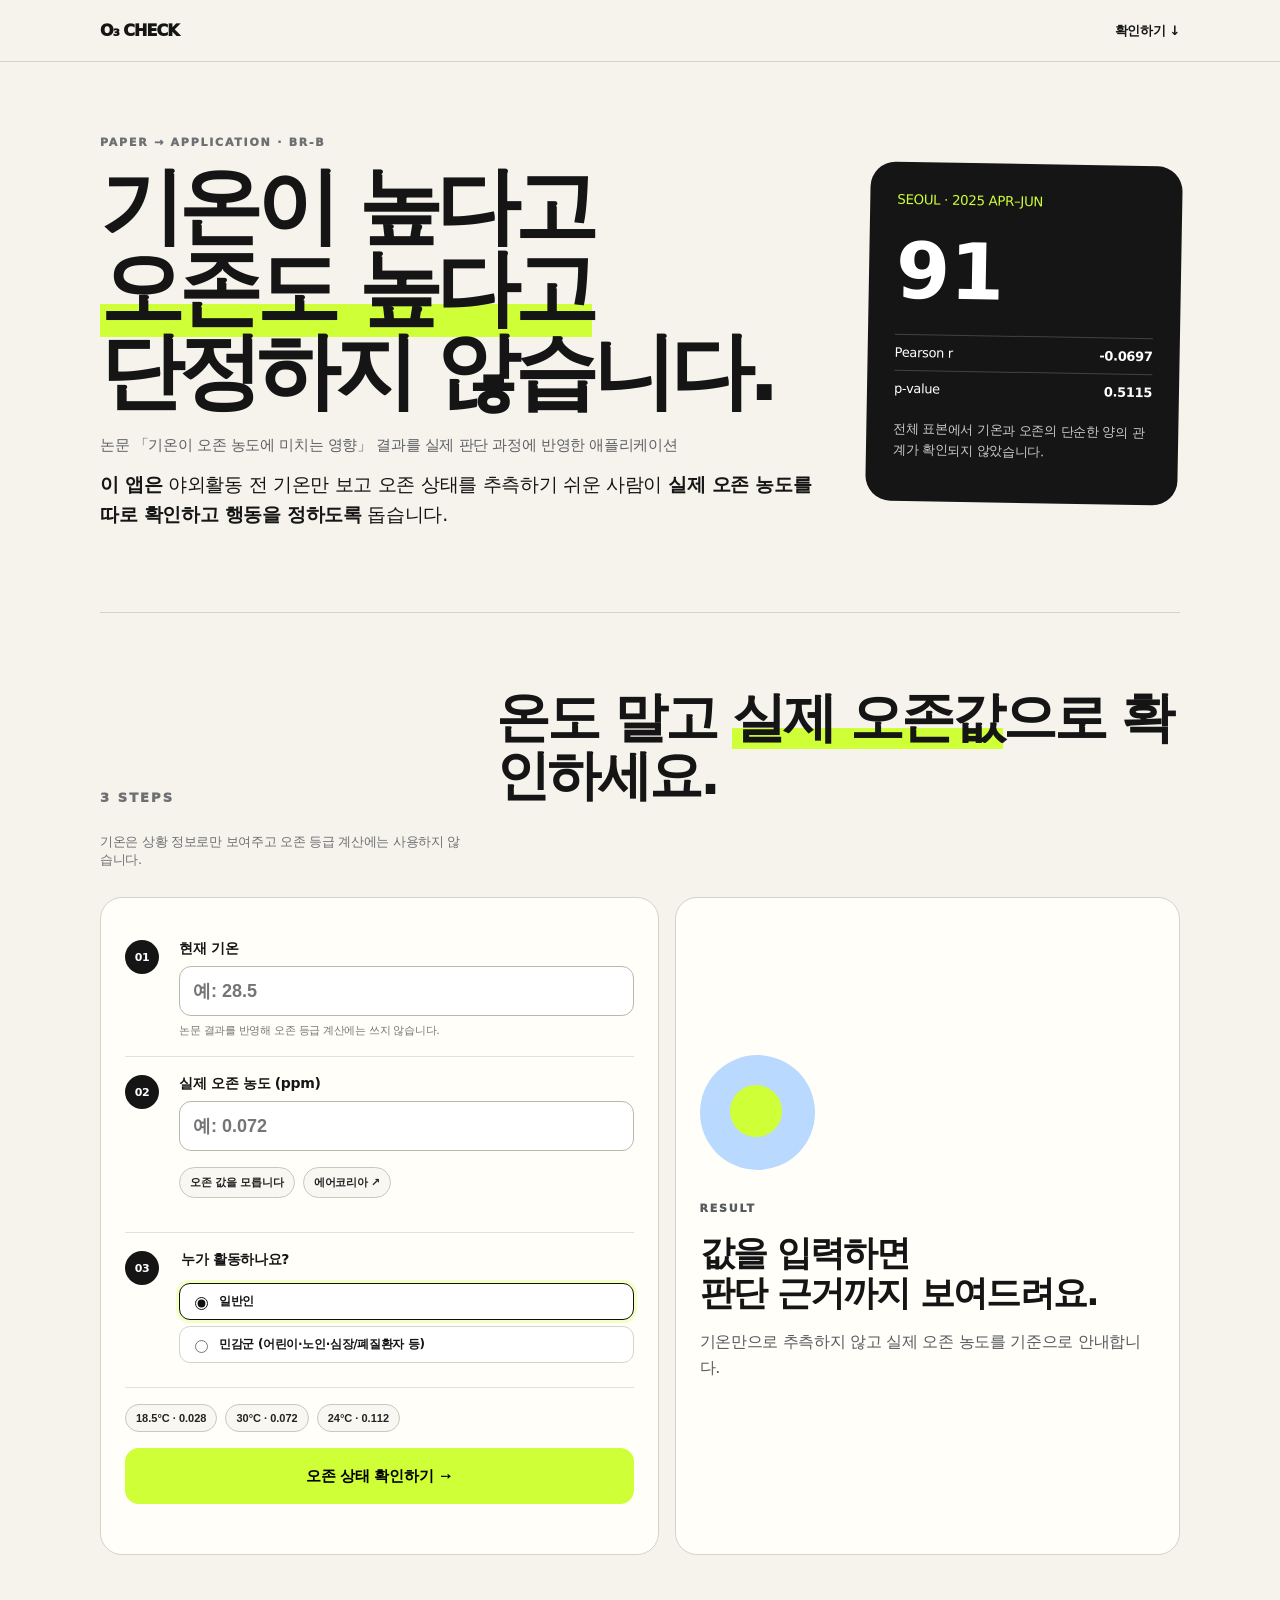
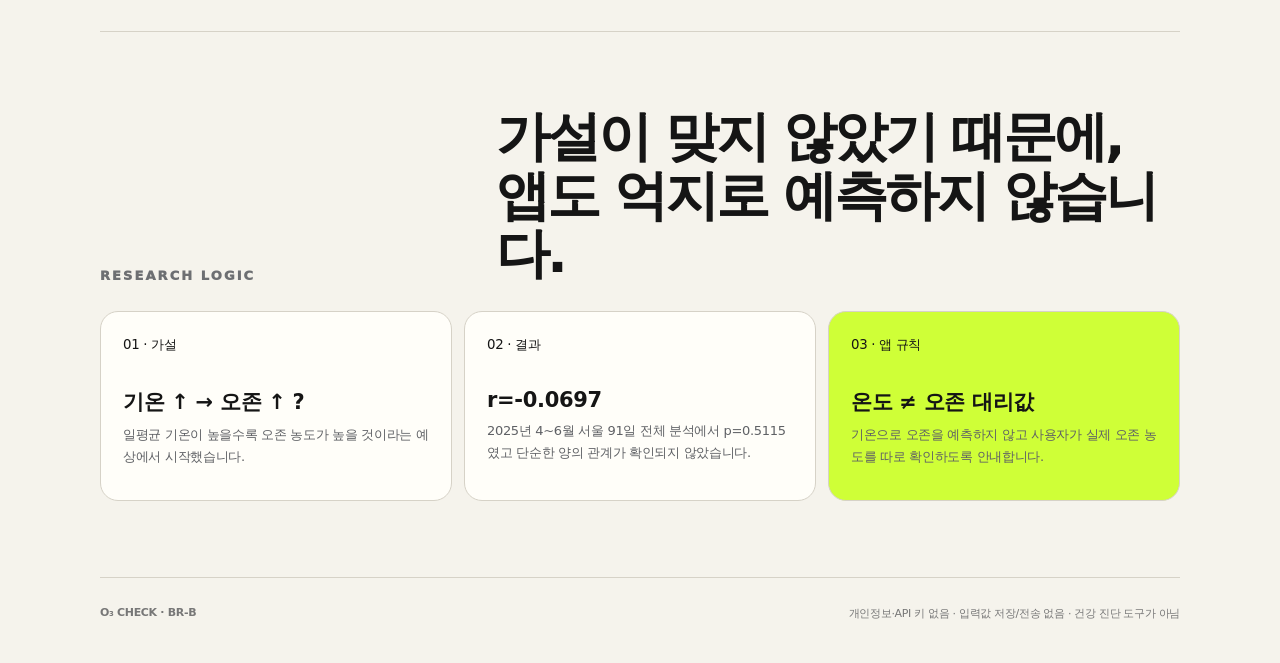
==== ozone-check/index.html @ 5e39f8cc "Add BR-B paper-driven ozone checker" ====
<!doctype html><html lang="ko"><head><meta charset="utf-8"><meta name="viewport" content="width=device-width,initial-scale=1"><meta name="description" content="기온만으로 오존을 추측하지 않도록 돕는 논문 기반 앱"><title>O3 CHECK | BR-B</title><style>:root{--ink:#151515;--paper:#f5f3ec;--card:#fffef9;--line:#d6d2c7;--acid:#cfff37;--sky:#b9d9ff;--warn:#ffcb61;--bad:#ff907d}*{box-sizing:border-box}html{scroll-behavior:smooth}body{margin:0;background:var(--paper);color:var(--ink);font-family:Pretendard,"Apple SD Gothic Neo","Noto Sans KR",system-ui,sans-serif;letter-spacing:-.02em}.wrap{width:min(1080px,calc(100% - 32px));margin:auto}.top{height:62px;border-bottom:1px solid var(--line);display:flex;align-items:center;justify-content:space-between;position:sticky;top:0;background:#f5f3ecee;backdrop-filter:blur(14px);z-index:9;padding:0 max(16px,calc((100vw - 1080px)/2))}.brand{font-weight:950;letter-spacing:-.06em}.top a{color:#151515;text-decoration:none;font-size:13px;font-weight:850}.hero{padding:74px 0 82px;display:grid;grid-template-columns:1.5fr .65fr;gap:48px;align-items:center}.eyebrow{font-size:11px;font-weight:950;letter-spacing:.16em;color:#6d6f72;margin:0 0 16px}.hero h1{font-size:clamp(48px,7vw,84px);line-height:.98;letter-spacing:-.07em;margin:0}.mark{background:linear-gradient(transparent 66%,var(--acid) 66%)}.sub{font-size:15px;color:#5f6165;margin:24px 0 0}.purpose{font-size:19px;line-height:1.6;margin:14px 0 0;max-width:720px}.ticket{background:#151515;color:#fff;border-radius:25px;padding:27px;transform:rotate(1deg)}.ticket strong{display:block;font-size:78px;line-height:1;margin:24px 0}.ticket small{color:var(--acid)}.metric{display:flex;justify-content:space-between;border-top:1px solid #424246;padding:10px 0;font-size:13px}.ticket p{font-size:13px;color:#ccc;line-height:1.6}.section{padding:76px 0;border-top:1px solid var(--line)}.head{display:grid;grid-template-columns:.7fr 1.3fr;gap:28px;align-items:end;margin-bottom:28px}.head h2{font-size:clamp(32px,4.6vw,54px);line-height:1.08;letter-spacing:-.055em;margin:0}.head p{margin:0;color:#6d6f72;font-size:13px}.grid{display:grid;grid-template-columns:1.05fr .95fr;gap:16px}.panel{background:var(--card);border:1px solid var(--line);border-radius:22px;padding:24px}.step{display:grid;grid-template-columns:42px 1fr;gap:12px;padding:18px 0;border-bottom:1px solid #e5e1d8}.num{width:34px;height:34px;border-radius:50%;display:grid;place-items:center;background:#151515;color:#fff;font-size:11px;font-weight:900}label,legend{display:block;font-weight:900;font-size:14px;margin-bottom:8px}input[type=number]{width:100%;height:50px;border:1px solid #bbb7ad;border-radius:12px;padding:0 13px;font-size:18px;font-weight:800;background:#fff;outline:0}input[type=number]:focus{border-color:#111;box-shadow:0 0 0 4px #cfff3755}.hint{font-size:11px;color:#777;margin:7px 0 0}.choices{border:0;padding:0;margin:0}.choice{display:flex;gap:8px;align-items:center;padding:9px 10px;border:1px solid #d8d4ca;border-radius:11px;margin:6px 0;background:#fff;font-size:12px;font-weight:800}.choice:has(input:checked){border-color:#111;box-shadow:0 0 0 3px #cfff3744}.choice input{accent-color:#111}.row{display:flex;gap:8px;flex-wrap:wrap;margin:16px 0}.mini,.linkbtn{border:1px solid #cbc7bc;border-radius:999px;background:#f8f7f1;padding:7px 10px;font-size:11px;font-weight:850;cursor:pointer;color:#222;text-decoration:none}.mini:hover{background:var(--acid)}.submit{width:100%;height:56px;border:0;border-radius:14px;background:var(--acid);font-size:15px;font-weight:950;cursor:pointer}.err{min-height:18px;font-size:11px;color:#b43b2f;font-weight:850;margin:8px 0 0}.result{min-height:540px;display:flex;align-items:center}.result h3{font-size:35px;line-height:1.12;letter-spacing:-.05em;margin:10px 0}.result p{color:#575a5e;line-height:1.65}.orb{width:115px;height:115px;border-radius:50%;background:var(--sky);margin-bottom:30px;position:relative}.orb:before{content:"";position:absolute;width:52px;height:52px;background:var(--acid);border-radius:50%;left:30px;top:30px}.badge{display:inline-flex;padding:7px 12px;border-radius:999px;background:var(--acid);font-size:12px;font-weight:950}.logic{margin-top:18px;padding:14px;border:1px solid #ddd9cf;border-radius:14px;background:#f6f5ef;font-size:12px;line-height:1.55}.logic b{display:block;margin-bottom:3px}.temp{margin-top:16px;padding-top:14px;border-top:1px solid #ddd9cf;font-size:12px;color:#777}.unknown{font-size:64px;font-weight:950;color:#111;background:var(--warn);width:82px;height:82px;border-radius:50%;display:grid;place-items:center}.cards{display:grid;grid-template-columns:repeat(3,1fr);gap:12px}.cards article{background:var(--card);border:1px solid var(--line);border-radius:18px;padding:22px;min-height:190px}.cards article:last-child{background:var(--acid)}.cards b{display:block;font-size:21px;margin:34px 0 8px}.cards p{margin:0;color:#5f6165;font-size:13px;line-height:1.65}.foot{padding:28px 0 42px;border-top:1px solid var(--line);font-size:11px;color:#777;display:flex;justify-content:space-between;gap:20px}@media(max-width:800px){.hero,.grid,.head{grid-template-columns:1fr}.ticket{transform:none;max-width:520px}.cards{grid-template-columns:1fr}.result{min-height:430px}.hero{padding-top:52px}.head p{grid-row:3}.foot{flex-direction:column}}@media(max-width:520px){.hero h1{font-size:48px}.panel{padding:18px}.step{grid-template-columns:36px 1fr}.purpose{font-size:16px}}</style></head><body><header class="top"><b class="brand">O₃ CHECK</b><a href="#check">확인하기 ↓</a></header><main><section class="hero wrap"><div><p class="eyebrow">PAPER → APPLICATION · BR-B</p><h1>기온이 높다고<br><span class="mark">오존도 높다고</span><br>단정하지 않습니다.</h1><p class="sub">논문 「기온이 오존 농도에 미치는 영향」 결과를 실제 판단 과정에 반영한 애플리케이션</p><p class="purpose"><b>이 앱은</b> 야외활동 전 기온만 보고 오존 상태를 추측하기 쉬운 사람이 <b>실제 오존 농도를 따로 확인하고 행동을 정하도록</b> 돕습니다.</p></div><aside class="ticket"><small>SEOUL · 2025 APR–JUN</small><strong>91</strong><div class="metric"><span>Pearson r</span><b>-0.0697</b></div><div class="metric"><span>p-value</span><b>0.5115</b></div><p>전체 표본에서 기온과 오존의 단순한 양의 관계가 확인되지 않았습니다.</p></aside></section><section id="check" class="section wrap"><div class="head"><p class="eyebrow">3 STEPS</p><h2>온도 말고 <span class="mark">실제 오존값</span>으로 확인하세요.</h2><p>기온은 상황 정보로만 보여주고 오존 등급 계산에는 사용하지 않습니다.</p></div><div class="grid"><form id="form" class="panel" novalidate><div class="step"><span class="num">01</span><div><label for="t">현재 기온</label><input id="t" type="number" step="0.1" min="-40" max="60" placeholder="예: 28.5"><p class="hint">논문 결과를 반영해 오존 등급 계산에는 쓰지 않습니다.</p></div></div><div class="step"><span class="num">02</span><div><label for="o">실제 오존 농도 (ppm)</label><input id="o" type="number" step="0.0001" min="0" max="1" placeholder="예: 0.072"><div class="row"><button class="mini" id="unknown" type="button">오존 값을 모릅니다</button><a class="linkbtn" href="https://www.airkorea.or.kr/web/" target="_blank" rel="noopener">에어코리아 ↗</a></div></div></div><div class="step"><span class="num">03</span><fieldset class="choices"><legend>누가 활동하나요?</legend><label class="choice"><input type="radio" name="g" value="general" checked>일반인</label><label class="choice"><input type="radio" name="g" value="sensitive">민감군 (어린이·노인·심장/폐질환자 등)</label></fieldset></div><div class="row"><button class="mini sample" type="button" data-t="18.5" data-o="0.028">18.5°C · 0.028</button><button class="mini sample" type="button" data-t="30" data-o="0.072">30°C · 0.072</button><button class="mini sample" type="button" data-t="24" data-o="0.112">24°C · 0.112</button></div><button class="submit" type="submit">오존 상태 확인하기 →</button><p id="err" class="err" role="alert"></p></form><section class="panel result" aria-live="polite"><div id="empty"><div class="orb"></div><p class="eyebrow">RESULT</p><h3>값을 입력하면<br>판단 근거까지 보여드려요.</h3><p>기온만으로 추측하지 않고 실제 오존 농도를 기준으로 안내합니다.</p></div><div id="out" hidden><span id="badge" class="badge"></span><h3 id="headline"></h3><p id="advice"></p><div class="logic"><b>논문 결과가 적용된 부분</b><span id="logic"></span></div><div class="temp">입력 기온 <b id="techo"></b> · 오존 등급 계산에서 제외</div></div><div id="noOzone" hidden><div class="unknown">?</div><p class="eyebrow">판단 보류</p><h3>기온만으로는<br>오존 상태를 정하지 않습니다.</h3><p>연구 전체 결과 r=-0.0697, p=0.5115를 반영해 실제 오존 농도를 확인한 뒤 판단합니다.</p><a class="linkbtn" href="https://www.airkorea.or.kr/web/" target="_blank" rel="noopener">실제 오존값 확인 ↗</a></div></section></div></section><section class="section wrap"><div class="head"><p class="eyebrow">RESEARCH LOGIC</p><h2>가설이 맞지 않았기 때문에,<br>앱도 억지로 예측하지 않습니다.</h2></div><div class="cards"><article><small>01 · 가설</small><b>기온 ↑ → 오존 ↑ ?</b><p>일평균 기온이 높을수록 오존 농도가 높을 것이라는 예상에서 시작했습니다.</p></article><article><small>02 · 결과</small><b>r=-0.0697</b><p>2025년 4~6월 서울 91일 전체 분석에서 p=0.5115였고 단순한 양의 관계가 확인되지 않았습니다.</p></article><article><small>03 · 앱 규칙</small><b>온도 ≠ 오존 대리값</b><p>기온으로 오존을 예측하지 않고 사용자가 실제 오존 농도를 따로 확인하도록 안내합니다.</p></article></div></section></main><footer class="foot wrap"><b>O₃ CHECK · BR-B</b><span>개인정보·API 키 없음 · 입력값 저장/전송 없음 · 건강 진단 도구가 아님</span></footer><script>const R={r:-0.0697,p:0.5115};const G=[['좋음',.03,'#cfff37'],['보통',.09,'#b9d9ff'],['나쁨',.15,'#ffcb61'],['매우나쁨',Infinity,'#ff907d']];const A={general:['특별한 제한 없이 활동할 수 있습니다. 공식 경보와 몸 상태도 함께 확인하세요.','일반적인 실외활동에 특별한 제한은 없습니다.','장시간 또는 무리한 실외활동은 줄이고, 눈이 불편하면 실외활동을 피하세요.','실외활동을 제한하고 가능한 한 실내에서 머무르세요.'],sensitive:['특별한 제한 없이 활동할 수 있습니다. 몸 상태에 따라 강도를 조절하세요.','몸 상태에 따라 활동 강도를 조절하고 불편하면 쉬세요.','장시간 또는 무리한 실외활동을 제한하세요.','가급적 실내에서 활동하고 실외활동은 최소화하세요.']};const $=id=>document.getElementById(id),form=$('form'),t=$('t'),o=$('o'),err=$('err'),empty=$('empty'),out=$('out'),no=$('noOzone');function show(x){[empty,out,no].forEach(e=>e.hidden=e!==x)}function tv(){const n=Number(t.value);if(t.value===''||!Number.isFinite(n)||n< -40||n>60)return null;return n}function ov(){const n=Number(o.value);if(o.value===''||!Number.isFinite(n)||n<0||n>1)return null;return n}form.onsubmit=e=>{e.preventDefault();err.textContent='';const T=tv(),O=ov();if(T===null){err.textContent='기온은 -40~60°C 범위의 숫자로 입력해 주세요.';return}if(O===null){err.textContent='오존 농도는 0~1 ppm 범위로 입력하거나 “오존 값을 모릅니다”를 선택해 주세요.';return}let i=G.findIndex(x=>O<=x[1]),g=G[i],type=form.querySelector('input[name=g]:checked').value;$('badge').textContent=`오존 ${g[0]} · ${O.toFixed(4)} ppm`;$('badge').style.background=g[2];$('headline').textContent=`${type==='sensitive'?'민감군':'일반인'} 행동 안내`;$('advice').textContent=A[type][i];$('logic').textContent=`기온 ${T.toFixed(1)}°C는 등급 계산에 사용하지 않았습니다. 논문 전체 결과 r=${R.r}, p=${R.p}를 반영해 실제 오존값만으로 등급을 정했습니다.`;$('techo').textContent=`${T.toFixed(1)}°C`;show(out)};$('unknown').onclick=()=>{err.textContent='';if(tv()===null){err.textContent='먼저 기온을 -40~60°C 범위의 숫자로 입력해 주세요.';return}o.value='';show(no)};document.querySelectorAll('.sample').forEach(b=>b.onclick=()=>{t.value=b.dataset.t;o.value=b.dataset.o;err.textContent=''});</script></body></html>
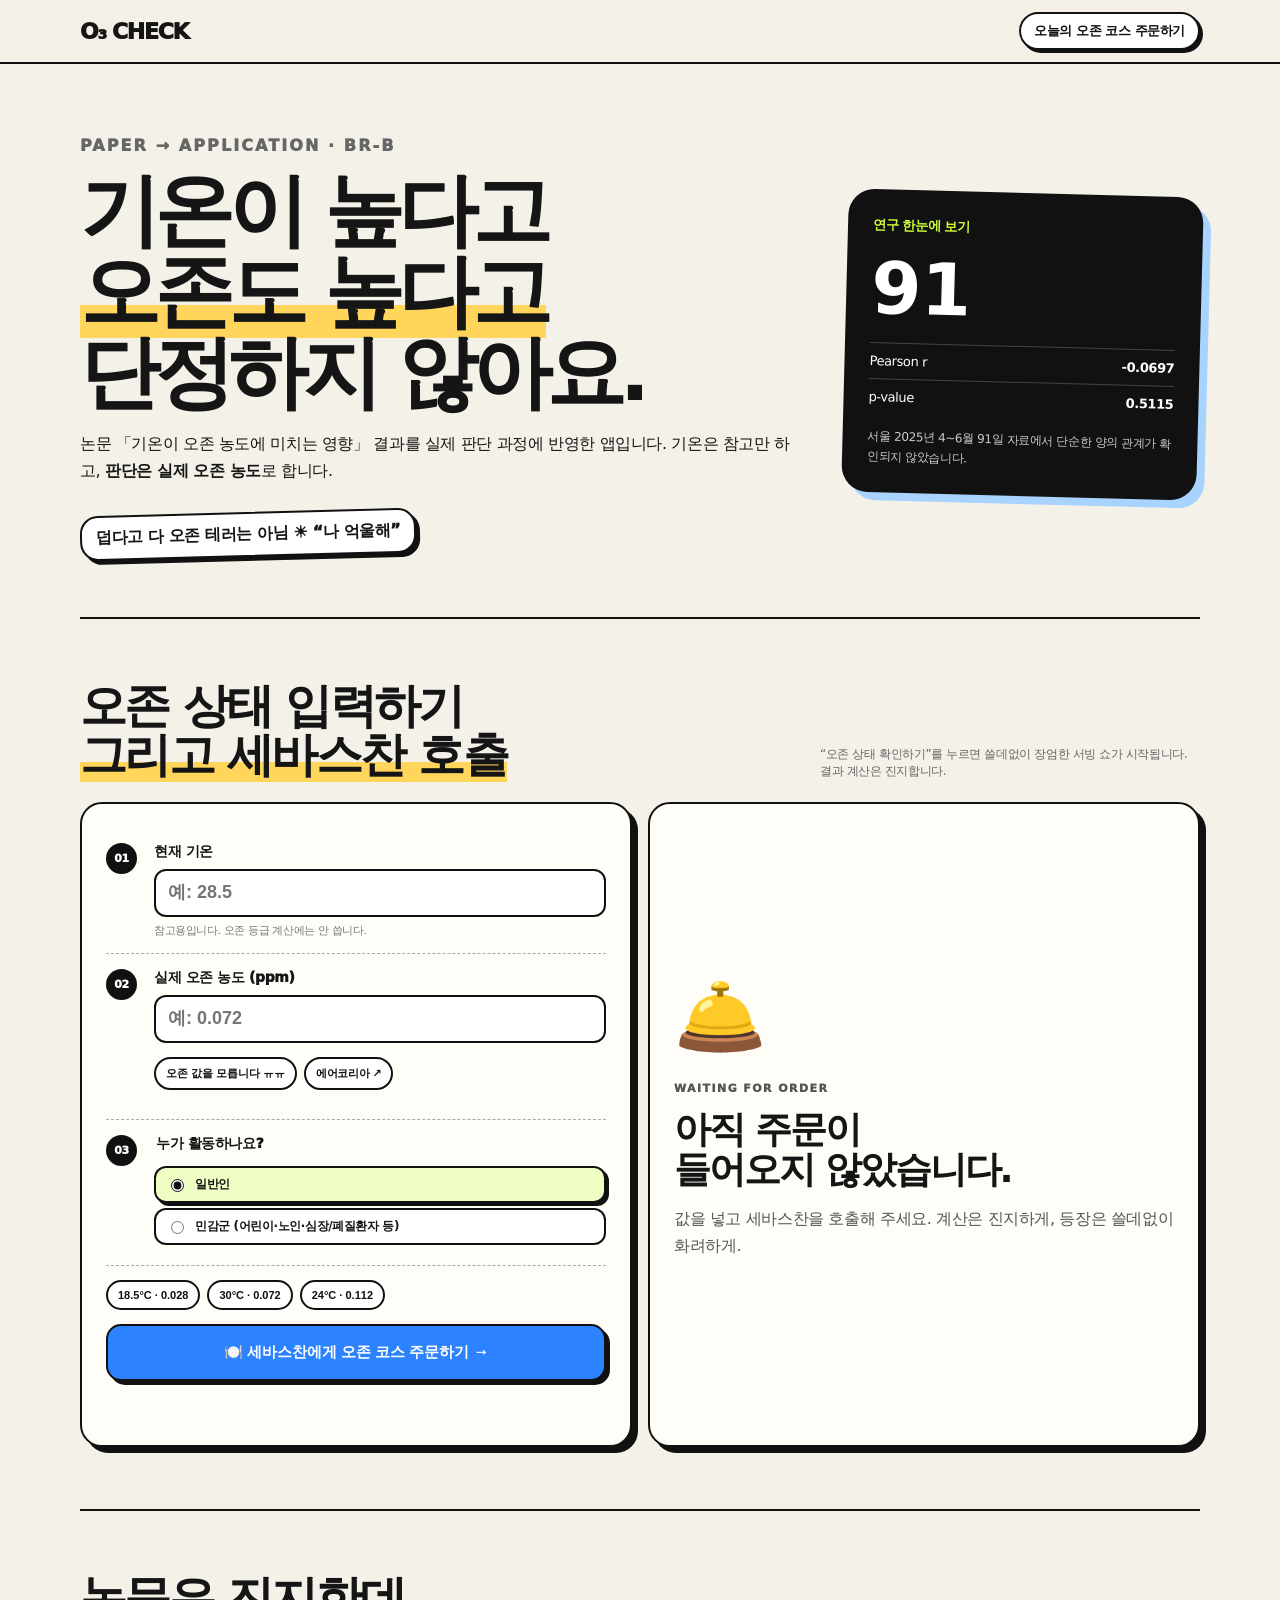
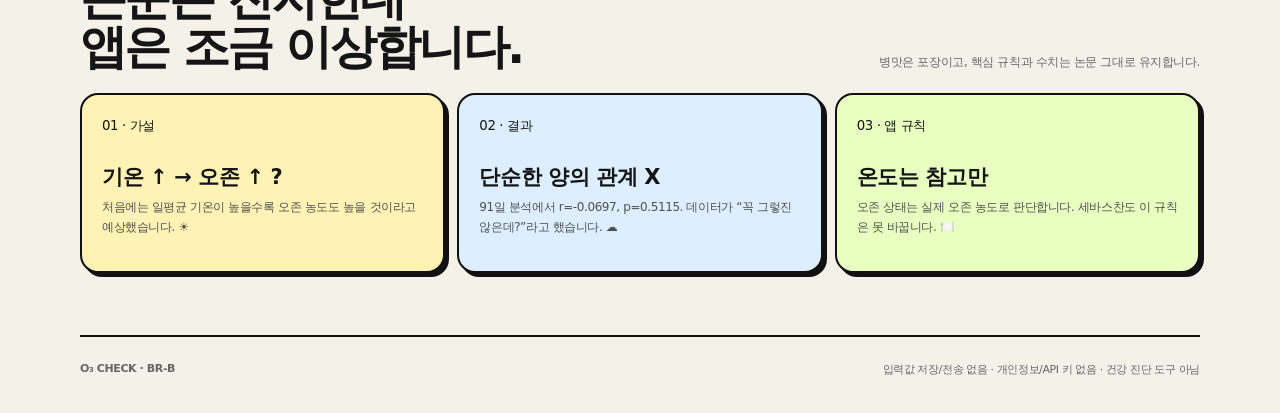
==== commit 3529fa1e: "Add Sebastian cloche result reveal animation" ====
--- a/ozone-check/index.html
+++ b/ozone-check/index.html
@@ -1 +1,24 @@
-<!doctype html><html lang="ko"><head><meta charset="utf-8"><meta name="viewport" content="width=device-width,initial-scale=1"><meta name="description" content="기온만으로 오존을 추측하지 않도록 돕는 논문 기반 앱"><title>O3 CHECK | BR-B</title><style>:root{--ink:#151515;--paper:#f5f3ec;--card:#fffef9;--line:#d6d2c7;--acid:#cfff37;--sky:#b9d9ff;--warn:#ffcb61;--bad:#ff907d}*{box-sizing:border-box}html{scroll-behavior:smooth}body{margin:0;background:var(--paper);color:var(--ink);font-family:Pretendard,"Apple SD Gothic Neo","Noto Sans KR",system-ui,sans-serif;letter-spacing:-.02em}.wrap{width:min(1080px,calc(100% - 32px));margin:auto}.top{height:62px;border-bottom:1px solid var(--line);display:flex;align-items:center;justify-content:space-between;position:sticky;top:0;background:#f5f3ecee;backdrop-filter:blur(14px);z-index:9;padding:0 max(16px,calc((100vw - 1080px)/2))}.brand{font-weight:950;letter-spacing:-.06em}.top a{color:#151515;text-decoration:none;font-size:13px;font-weight:850}.hero{padding:74px 0 82px;display:grid;grid-template-columns:1.5fr .65fr;gap:48px;align-items:center}.eyebrow{font-size:11px;font-weight:950;letter-spacing:.16em;color:#6d6f72;margin:0 0 16px}.hero h1{font-size:clamp(48px,7vw,84px);line-height:.98;letter-spacing:-.07em;margin:0}.mark{background:linear-gradient(transparent 66%,var(--acid) 66%)}.sub{font-size:15px;color:#5f6165;margin:24px 0 0}.purpose{font-size:19px;line-height:1.6;margin:14px 0 0;max-width:720px}.ticket{background:#151515;color:#fff;border-radius:25px;padding:27px;transform:rotate(1deg)}.ticket strong{display:block;font-size:78px;line-height:1;margin:24px 0}.ticket small{color:var(--acid)}.metric{display:flex;justify-content:space-between;border-top:1px solid #424246;padding:10px 0;font-size:13px}.ticket p{font-size:13px;color:#ccc;line-height:1.6}.section{padding:76px 0;border-top:1px solid var(--line)}.head{display:grid;grid-template-columns:.7fr 1.3fr;gap:28px;align-items:end;margin-bottom:28px}.head h2{font-size:clamp(32px,4.6vw,54px);line-height:1.08;letter-spacing:-.055em;margin:0}.head p{margin:0;color:#6d6f72;font-size:13px}.grid{display:grid;grid-template-columns:1.05fr .95fr;gap:16px}.panel{background:var(--card);border:1px solid var(--line);border-radius:22px;padding:24px}.step{display:grid;grid-template-columns:42px 1fr;gap:12px;padding:18px 0;border-bottom:1px solid #e5e1d8}.num{width:34px;height:34px;border-radius:50%;display:grid;place-items:center;background:#151515;color:#fff;font-size:11px;font-weight:900}label,legend{display:block;font-weight:900;font-size:14px;margin-bottom:8px}input[type=number]{width:100%;height:50px;border:1px solid #bbb7ad;border-radius:12px;padding:0 13px;font-size:18px;font-weight:800;background:#fff;outline:0}input[type=number]:focus{border-color:#111;box-shadow:0 0 0 4px #cfff3755}.hint{font-size:11px;color:#777;margin:7px 0 0}.choices{border:0;padding:0;margin:0}.choice{display:flex;gap:8px;align-items:center;padding:9px 10px;border:1px solid #d8d4ca;border-radius:11px;margin:6px 0;background:#fff;font-size:12px;font-weight:800}.choice:has(input:checked){border-color:#111;box-shadow:0 0 0 3px #cfff3744}.choice input{accent-color:#111}.row{display:flex;gap:8px;flex-wrap:wrap;margin:16px 0}.mini,.linkbtn{border:1px solid #cbc7bc;border-radius:999px;background:#f8f7f1;padding:7px 10px;font-size:11px;font-weight:850;cursor:pointer;color:#222;text-decoration:none}.mini:hover{background:var(--acid)}.submit{width:100%;height:56px;border:0;border-radius:14px;background:var(--acid);font-size:15px;font-weight:950;cursor:pointer}.err{min-height:18px;font-size:11px;color:#b43b2f;font-weight:850;margin:8px 0 0}.result{min-height:540px;display:flex;align-items:center}.result h3{font-size:35px;line-height:1.12;letter-spacing:-.05em;margin:10px 0}.result p{color:#575a5e;line-height:1.65}.orb{width:115px;height:115px;border-radius:50%;background:var(--sky);margin-bottom:30px;position:relative}.orb:before{content:"";position:absolute;width:52px;height:52px;background:var(--acid);border-radius:50%;left:30px;top:30px}.badge{display:inline-flex;padding:7px 12px;border-radius:999px;background:var(--acid);font-size:12px;font-weight:950}.logic{margin-top:18px;padding:14px;border:1px solid #ddd9cf;border-radius:14px;background:#f6f5ef;font-size:12px;line-height:1.55}.logic b{display:block;margin-bottom:3px}.temp{margin-top:16px;padding-top:14px;border-top:1px solid #ddd9cf;font-size:12px;color:#777}.unknown{font-size:64px;font-weight:950;color:#111;background:var(--warn);width:82px;height:82px;border-radius:50%;display:grid;place-items:center}.cards{display:grid;grid-template-columns:repeat(3,1fr);gap:12px}.cards article{background:var(--card);border:1px solid var(--line);border-radius:18px;padding:22px;min-height:190px}.cards article:last-child{background:var(--acid)}.cards b{display:block;font-size:21px;margin:34px 0 8px}.cards p{margin:0;color:#5f6165;font-size:13px;line-height:1.65}.foot{padding:28px 0 42px;border-top:1px solid var(--line);font-size:11px;color:#777;display:flex;justify-content:space-between;gap:20px}@media(max-width:800px){.hero,.grid,.head{grid-template-columns:1fr}.ticket{transform:none;max-width:520px}.cards{grid-template-columns:1fr}.result{min-height:430px}.hero{padding-top:52px}.head p{grid-row:3}.foot{flex-direction:column}}@media(max-width:520px){.hero h1{font-size:48px}.panel{padding:18px}.step{grid-template-columns:36px 1fr}.purpose{font-size:16px}}</style></head><body><header class="top"><b class="brand">O₃ CHECK</b><a href="#check">확인하기 ↓</a></header><main><section class="hero wrap"><div><p class="eyebrow">PAPER → APPLICATION · BR-B</p><h1>기온이 높다고<br><span class="mark">오존도 높다고</span><br>단정하지 않습니다.</h1><p class="sub">논문 「기온이 오존 농도에 미치는 영향」 결과를 실제 판단 과정에 반영한 애플리케이션</p><p class="purpose"><b>이 앱은</b> 야외활동 전 기온만 보고 오존 상태를 추측하기 쉬운 사람이 <b>실제 오존 농도를 따로 확인하고 행동을 정하도록</b> 돕습니다.</p></div><aside class="ticket"><small>SEOUL · 2025 APR–JUN</small><strong>91</strong><div class="metric"><span>Pearson r</span><b>-0.0697</b></div><div class="metric"><span>p-value</span><b>0.5115</b></div><p>전체 표본에서 기온과 오존의 단순한 양의 관계가 확인되지 않았습니다.</p></aside></section><section id="check" class="section wrap"><div class="head"><p class="eyebrow">3 STEPS</p><h2>온도 말고 <span class="mark">실제 오존값</span>으로 확인하세요.</h2><p>기온은 상황 정보로만 보여주고 오존 등급 계산에는 사용하지 않습니다.</p></div><div class="grid"><form id="form" class="panel" novalidate><div class="step"><span class="num">01</span><div><label for="t">현재 기온</label><input id="t" type="number" step="0.1" min="-40" max="60" placeholder="예: 28.5"><p class="hint">논문 결과를 반영해 오존 등급 계산에는 쓰지 않습니다.</p></div></div><div class="step"><span class="num">02</span><div><label for="o">실제 오존 농도 (ppm)</label><input id="o" type="number" step="0.0001" min="0" max="1" placeholder="예: 0.072"><div class="row"><button class="mini" id="unknown" type="button">오존 값을 모릅니다</button><a class="linkbtn" href="https://www.airkorea.or.kr/web/" target="_blank" rel="noopener">에어코리아 ↗</a></div></div></div><div class="step"><span class="num">03</span><fieldset class="choices"><legend>누가 활동하나요?</legend><label class="choice"><input type="radio" name="g" value="general" checked>일반인</label><label class="choice"><input type="radio" name="g" value="sensitive">민감군 (어린이·노인·심장/폐질환자 등)</label></fieldset></div><div class="row"><button class="mini sample" type="button" data-t="18.5" data-o="0.028">18.5°C · 0.028</button><button class="mini sample" type="button" data-t="30" data-o="0.072">30°C · 0.072</button><button class="mini sample" type="button" data-t="24" data-o="0.112">24°C · 0.112</button></div><button class="submit" type="submit">오존 상태 확인하기 →</button><p id="err" class="err" role="alert"></p></form><section class="panel result" aria-live="polite"><div id="empty"><div class="orb"></div><p class="eyebrow">RESULT</p><h3>값을 입력하면<br>판단 근거까지 보여드려요.</h3><p>기온만으로 추측하지 않고 실제 오존 농도를 기준으로 안내합니다.</p></div><div id="out" hidden><span id="badge" class="badge"></span><h3 id="headline"></h3><p id="advice"></p><div class="logic"><b>논문 결과가 적용된 부분</b><span id="logic"></span></div><div class="temp">입력 기온 <b id="techo"></b> · 오존 등급 계산에서 제외</div></div><div id="noOzone" hidden><div class="unknown">?</div><p class="eyebrow">판단 보류</p><h3>기온만으로는<br>오존 상태를 정하지 않습니다.</h3><p>연구 전체 결과 r=-0.0697, p=0.5115를 반영해 실제 오존 농도를 확인한 뒤 판단합니다.</p><a class="linkbtn" href="https://www.airkorea.or.kr/web/" target="_blank" rel="noopener">실제 오존값 확인 ↗</a></div></section></div></section><section class="section wrap"><div class="head"><p class="eyebrow">RESEARCH LOGIC</p><h2>가설이 맞지 않았기 때문에,<br>앱도 억지로 예측하지 않습니다.</h2></div><div class="cards"><article><small>01 · 가설</small><b>기온 ↑ → 오존 ↑ ?</b><p>일평균 기온이 높을수록 오존 농도가 높을 것이라는 예상에서 시작했습니다.</p></article><article><small>02 · 결과</small><b>r=-0.0697</b><p>2025년 4~6월 서울 91일 전체 분석에서 p=0.5115였고 단순한 양의 관계가 확인되지 않았습니다.</p></article><article><small>03 · 앱 규칙</small><b>온도 ≠ 오존 대리값</b><p>기온으로 오존을 예측하지 않고 사용자가 실제 오존 농도를 따로 확인하도록 안내합니다.</p></article></div></section></main><footer class="foot wrap"><b>O₃ CHECK · BR-B</b><span>개인정보·API 키 없음 · 입력값 저장/전송 없음 · 건강 진단 도구가 아님</span></footer><script>const R={r:-0.0697,p:0.5115};const G=[['좋음',.03,'#cfff37'],['보통',.09,'#b9d9ff'],['나쁨',.15,'#ffcb61'],['매우나쁨',Infinity,'#ff907d']];const A={general:['특별한 제한 없이 활동할 수 있습니다. 공식 경보와 몸 상태도 함께 확인하세요.','일반적인 실외활동에 특별한 제한은 없습니다.','장시간 또는 무리한 실외활동은 줄이고, 눈이 불편하면 실외활동을 피하세요.','실외활동을 제한하고 가능한 한 실내에서 머무르세요.'],sensitive:['특별한 제한 없이 활동할 수 있습니다. 몸 상태에 따라 강도를 조절하세요.','몸 상태에 따라 활동 강도를 조절하고 불편하면 쉬세요.','장시간 또는 무리한 실외활동을 제한하세요.','가급적 실내에서 활동하고 실외활동은 최소화하세요.']};const $=id=>document.getElementById(id),form=$('form'),t=$('t'),o=$('o'),err=$('err'),empty=$('empty'),out=$('out'),no=$('noOzone');function show(x){[empty,out,no].forEach(e=>e.hidden=e!==x)}function tv(){const n=Number(t.value);if(t.value===''||!Number.isFinite(n)||n< -40||n>60)return null;return n}function ov(){const n=Number(o.value);if(o.value===''||!Number.isFinite(n)||n<0||n>1)return null;return n}form.onsubmit=e=>{e.preventDefault();err.textContent='';const T=tv(),O=ov();if(T===null){err.textContent='기온은 -40~60°C 범위의 숫자로 입력해 주세요.';return}if(O===null){err.textContent='오존 농도는 0~1 ppm 범위로 입력하거나 “오존 값을 모릅니다”를 선택해 주세요.';return}let i=G.findIndex(x=>O<=x[1]),g=G[i],type=form.querySelector('input[name=g]:checked').value;$('badge').textContent=`오존 ${g[0]} · ${O.toFixed(4)} ppm`;$('badge').style.background=g[2];$('headline').textContent=`${type==='sensitive'?'민감군':'일반인'} 행동 안내`;$('advice').textContent=A[type][i];$('logic').textContent=`기온 ${T.toFixed(1)}°C는 등급 계산에 사용하지 않았습니다. 논문 전체 결과 r=${R.r}, p=${R.p}를 반영해 실제 오존값만으로 등급을 정했습니다.`;$('techo').textContent=`${T.toFixed(1)}°C`;show(out)};$('unknown').onclick=()=>{err.textContent='';if(tv()===null){err.textContent='먼저 기온을 -40~60°C 범위의 숫자로 입력해 주세요.';return}o.value='';show(no)};document.querySelectorAll('.sample').forEach(b=>b.onclick=()=>{t.value=b.dataset.t;o.value=b.dataset.o;err.textContent=''});</script></body></html>+<!doctype html>
+<html lang="ko">
+<head>
+<meta charset="utf-8"><meta name="viewport" content="width=device-width,initial-scale=1">
+<meta name="description" content="기온만으로 오존을 추측하지 않도록 돕는 논문 기반 앱 O3 CHECK">
+<title>O₃ CHECK · 세바스찬의 오존's meal</title>
+<style>
+:root{--ink:#151515;--paper:#f4f1e8;--card:#fffdf7;--line:#cfc9bd;--acid:#cfff37;--blue:#a9d3ff;--pink:#ff9dc0;--yellow:#ffd65b;--bad:#ff8c78}*{box-sizing:border-box}html{scroll-behavior:smooth}body{margin:0;background:var(--paper);color:var(--ink);font-family:Pretendard,"Apple SD Gothic Neo","Noto Sans KR",system-ui,sans-serif;letter-spacing:-.025em}.wrap{width:min(1120px,calc(100% - 30px));margin:auto}.top{height:64px;display:flex;align-items:center;justify-content:space-between;border-bottom:2px solid #111;position:sticky;top:0;background:#f4f1e8ee;backdrop-filter:blur(12px);z-index:30;padding:0 max(15px,calc((100vw - 1120px)/2))}.brand{font-size:22px;font-weight:1000;letter-spacing:-.06em}.top a{color:#111;text-decoration:none;font-weight:900;font-size:13px;border:2px solid #111;border-radius:999px;padding:8px 13px;background:#fff;box-shadow:3px 3px 0 #111}.hero{display:grid;grid-template-columns:1.35fr .65fr;gap:28px;align-items:center;padding:68px 0 60px}.kicker{font-size:11px;font-weight:950;letter-spacing:.13em;color:#666;margin:0 0 12px}.hero h1{font-size:clamp(47px,6.8vw,80px);line-height:1.01;letter-spacing:-.075em;margin:0}.hl{background:linear-gradient(transparent 64%,var(--yellow) 64%)}.hero p{font-size:16px;line-height:1.7;max-width:720px}.bubble{display:inline-block;margin-top:12px;background:#fff;border:2px solid #111;border-radius:18px;padding:10px 14px;font-weight:950;transform:rotate(-1.5deg);box-shadow:4px 4px 0 #111}.research{background:#111;color:#fff;border-radius:26px;padding:25px;transform:rotate(1.5deg);box-shadow:8px 8px 0 var(--blue)}.research small{color:var(--acid);font-weight:900}.research strong{display:block;font-size:72px;line-height:1;margin:18px 0}.metric{display:flex;justify-content:space-between;padding:10px 0;border-top:1px solid #444;font-size:13px}.research p{font-size:12px;color:#ccc;margin-bottom:0}.section{border-top:2px solid #111;padding:62px 0}.section-head{display:flex;align-items:flex-end;justify-content:space-between;gap:22px;margin-bottom:22px}.section-head h2{font-size:clamp(31px,4vw,47px);line-height:1.05;margin:0;letter-spacing:-.055em}.section-head p{font-size:12px;color:#666;max-width:380px;margin:0}.grid{display:grid;grid-template-columns:1fr 1fr;gap:16px}.panel{background:var(--card);border:2px solid #111;border-radius:22px;padding:24px;box-shadow:6px 6px 0 #111}.step{display:grid;grid-template-columns:38px 1fr;gap:10px;padding:15px 0;border-bottom:1px dashed #aaa}.no{width:31px;height:31px;border-radius:50%;background:#111;color:#fff;display:grid;place-items:center;font-size:11px;font-weight:950}label,legend{display:block;font-size:14px;font-weight:950;margin-bottom:8px}input[type=number]{width:100%;height:48px;background:#fff;border:2px solid #111;border-radius:12px;padding:0 12px;font-size:18px;font-weight:900;outline:0}input[type=number]:focus{box-shadow:4px 4px 0 var(--acid)}.hint{font-size:11px;color:#777;margin:6px 0 0}.choices{border:0;padding:0;margin:0}.choice{display:flex;align-items:center;gap:8px;padding:8px 10px;border:2px solid #111;border-radius:12px;margin:5px 0;background:#fff;font-size:12px;font-weight:850}.choice:has(input:checked){background:#efffc3;box-shadow:3px 3px 0 #111}.choice input{accent-color:#111}.row{display:flex;gap:7px;flex-wrap:wrap;margin:14px 0}.mini,.linkbtn{border:2px solid #111;background:#fff;border-radius:999px;padding:7px 10px;color:#111;text-decoration:none;font-size:11px;font-weight:900;cursor:pointer}.mini:hover,.linkbtn:hover{background:var(--yellow)}.submit{width:100%;height:57px;border:2px solid #111;border-radius:15px;background:#2d82ff;color:#fff;font-size:15px;font-weight:1000;cursor:pointer;box-shadow:4px 4px 0 #111}.submit:active{transform:translate(2px,2px);box-shadow:2px 2px 0 #111}.err{min-height:18px;font-size:11px;font-weight:900;color:#b53c31}.result{position:relative;min-height:565px;display:flex;align-items:center;overflow:hidden}.result-inner{width:100%}.empty-emoji{font-size:74px;display:block;margin-bottom:20px}.result h3{font-size:37px;line-height:1.08;margin:8px 0 12px;letter-spacing:-.055em}.result p{line-height:1.65;color:#555}.badge{display:inline-flex;border:2px solid #111;border-radius:999px;padding:7px 12px;font-size:13px;font-weight:1000;box-shadow:3px 3px 0 #111}.logic{margin-top:17px;padding:13px;border:2px dashed #111;border-radius:14px;background:#f8f5eb;font-size:12px}.logic b{display:block;margin-bottom:3px}.temp{font-size:12px;color:#777;border-top:1px dashed #aaa;margin-top:15px;padding-top:14px}.replay{margin-top:15px;border:2px solid #111;border-radius:999px;background:#fff;padding:7px 10px;font-weight:900;font-size:11px;cursor:pointer}.replay:hover{background:var(--pink)}.cards{display:grid;grid-template-columns:repeat(3,1fr);gap:12px}.cards article{background:#fff;border:2px solid #111;border-radius:18px;padding:20px;box-shadow:4px 4px 0 #111;min-height:180px}.cards article:nth-child(1){background:#fff2b5}.cards article:nth-child(2){background:#dceeff}.cards article:nth-child(3){background:#e8ffc1}.cards b{display:block;font-size:21px;margin:28px 0 7px}.cards p{font-size:12px;line-height:1.6;margin:0;color:#505050}.foot{border-top:2px solid #111;padding:25px 0 36px;display:flex;justify-content:space-between;gap:15px;font-size:11px;color:#666}.serving[hidden]{display:none!important}.serving{position:absolute;inset:0;z-index:10;display:grid;place-items:center;text-align:center;background:radial-gradient(circle at 50% 52%,#fff 0 11%,#fff6ab 12% 25%,#cce7ff 46%,#fffdf7 78%);overflow:hidden}.serving:before{content:"";position:absolute;inset:-30%;background:repeating-conic-gradient(from 0deg,#fff9 0 4deg,transparent 4deg 13deg);opacity:0;transform:scale(.2)}.serving.play:before{animation:rays 1.7s ease-out forwards}.meal{position:relative;width:min(390px,100%);min-height:460px;display:flex;flex-direction:column;align-items:center;justify-content:center}.meal-kicker{font-size:10px;font-weight:1000;letter-spacing:.13em;margin:0;opacity:0}.serving.play .meal-kicker{animation:fade .3s .1s forwards}.meal h3{font-size:35px;margin:4px 0 8px;opacity:0;transform:scale(.8) rotate(-2deg)}.meal h3 em{font-style:normal;background:#fff;border:2px solid #111;border-radius:999px;padding:.08em .3em;box-shadow:4px 4px 0 #111}.serving.play .meal h3{animation:pop .45s .18s cubic-bezier(.18,.9,.24,1.2) forwards}.scene{position:relative;width:285px;height:205px}.butler{position:absolute;left:-30px;bottom:46px;font-size:77px;opacity:0;transform:translateX(-45px) rotate(-8deg);z-index:6}.serving.play .butler{animation:butler .55s .2s cubic-bezier(.18,.9,.24,1.15) forwards}.tray{position:absolute;left:5px;bottom:26px;width:275px;height:22px;border:3px solid #222;border-radius:50%;background:linear-gradient(#fff,#777 45%,#fff 75%,#666);z-index:3}.lid{position:absolute;left:28px;bottom:40px;width:230px;height:110px;border:3px solid #222;border-radius:125px 125px 16px 16px;background:linear-gradient(105deg,#777,#fff 16%,#aaa 32%,#fff 50%,#777 69%,#fff 84%,#999);box-shadow:inset 0 -10px 16px #0002,0 12px 15px #0003;transform-origin:90% 100%;z-index:6}.lid:before{content:"";position:absolute;width:38px;height:16px;border:3px solid #222;border-radius:16px 16px 5px 5px;background:linear-gradient(#fff,#888);left:93px;top:-18px}.serving.play .lid{animation:open 1.1s .52s cubic-bezier(.2,.86,.28,1) forwards}.flash{position:absolute;left:50%;bottom:79px;width:25px;height:25px;border-radius:50%;background:#fff;opacity:0;transform:translate(-50%,-50%) scale(.1);z-index:4}.serving.play .flash{animation:bang .68s .97s ease-out forwards}.meal-result{position:absolute;left:50%;bottom:64px;width:220px;transform:translate(-50%,18px) scale(.4);opacity:0;z-index:5}.meal-result small{display:block;font-size:11px;font-weight:950}.meal-result strong{display:block;font-size:51px;line-height:1}.meal-result span{display:block;font-size:15px;font-weight:900;margin-top:5px}.serving.play .meal-result{animation:mealResult .95s 1s cubic-bezier(.16,.95,.28,1.14) forwards}.spark{position:absolute;font-size:30px;opacity:0;z-index:9}.s1{left:3%;top:40%}.s2{right:4%;top:35%}.s3{left:24%;top:56%}.s4{right:18%;top:56%}.serving.play .spark{animation:spark .75s 1.03s ease-out forwards}.serving.play .s2{animation-delay:1.13s}.serving.play .s3{animation-delay:1.21s}.serving.play .s4{animation-delay:1.3s}.caption{font-size:12px!important;color:#4f4f4f!important;font-weight:900;margin-top:4px!important;opacity:0}.serving.play .caption{animation:fade .35s 1.35s forwards}.result-inner.result-pop{animation:resultPop .45s cubic-bezier(.18,.9,.24,1.15)}@keyframes open{0%{transform:none}45%{transform:translate(40px,-42px) rotate(10deg)}100%{transform:translate(110px,-170px) rotate(28deg)}}@keyframes bang{0%{opacity:0;transform:translate(-50%,-50%) scale(.1);box-shadow:0 0 0 0 #fff}25%{opacity:1}100%{opacity:0;transform:translate(-50%,-50%) scale(20);box-shadow:0 0 75px 38px #fff07acc}}@keyframes mealResult{0%{opacity:0;transform:translate(-50%,18px) scale(.4)}55%{opacity:1;transform:translate(-50%,-15px) scale(1.12)}100%{opacity:1;transform:translate(-50%,-2px) scale(1)}}@keyframes rays{0%{opacity:0;transform:scale(.2)}35%{opacity:.6}100%{opacity:.2;transform:scale(1.25) rotate(18deg)}}@keyframes butler{to{opacity:1;transform:translateX(0) rotate(-5deg)}}@keyframes pop{to{opacity:1;transform:scale(1) rotate(-1deg)}}@keyframes fade{to{opacity:1}}@keyframes spark{0%{opacity:0;transform:scale(.2) rotate(0)}50%{opacity:1;transform:scale(1.4) rotate(25deg)}100%{opacity:0;transform:scale(.6) rotate(60deg)}}@keyframes resultPop{0%{opacity:0;transform:scale(.93) translateY(10px)}100%{opacity:1;transform:none}}@media(max-width:800px){.hero,.grid{grid-template-columns:1fr}.research{transform:none;max-width:520px}.section-head{align-items:flex-start;flex-direction:column}.cards{grid-template-columns:1fr}.result{min-height:500px}.foot{flex-direction:column}.meal{min-height:430px}}@media(max-width:520px){.hero h1{font-size:47px}.panel{padding:17px}.step{grid-template-columns:33px 1fr}.scene{transform:scale(.88);margin:-5px 0}.meal h3{font-size:29px}.butler{font-size:62px}}@media(prefers-reduced-motion:reduce){.serving *,.serving:before,.result-inner.result-pop{animation-duration:.001ms!important;animation-delay:0ms!important}}
+</style>
+</head>
+<body>
+<header class="top"><b class="brand">O₃ CHECK</b><a href="#check">오늘의 오존 코스 주문하기</a></header>
+<main>
+<section class="hero wrap"><div><p class="kicker">PAPER → APPLICATION · BR-B</p><h1>기온이 높다고<br><span class="hl">오존도 높다고</span><br>단정하지 않아요.</h1><p>논문 「기온이 오존 농도에 미치는 영향」 결과를 실제 판단 과정에 반영한 앱입니다. 기온은 참고만 하고, <b>판단은 실제 오존 농도</b>로 합니다.</p><span class="bubble">덥다고 다 오존 테러는 아님 ☀️ “나 억울해”</span></div><aside class="research"><small>연구 한눈에 보기</small><strong>91</strong><div class="metric"><span>Pearson r</span><b>-0.0697</b></div><div class="metric"><span>p-value</span><b>0.5115</b></div><p>서울 2025년 4~6월 91일 자료에서 단순한 양의 관계가 확인되지 않았습니다.</p></aside></section>
+<section id="check" class="section wrap"><div class="section-head"><h2>오존 상태 입력하기<br><span class="hl">그리고 세바스찬 호출</span></h2><p>“오존 상태 확인하기”를 누르면 쓸데없이 장엄한 서빙 쇼가 시작됩니다. 결과 계산은 진지합니다.</p></div><div class="grid">
+<form id="form" class="panel" novalidate><div class="step"><span class="no">01</span><div><label for="t">현재 기온</label><input id="t" type="number" min="-40" max="60" step="0.1" placeholder="예: 28.5"><p class="hint">참고용입니다. 오존 등급 계산에는 안 씁니다.</p></div></div><div class="step"><span class="no">02</span><div><label for="o">실제 오존 농도 (ppm)</label><input id="o" type="number" min="0" max="1" step="0.0001" placeholder="예: 0.072"><div class="row"><button id="unknown" class="mini" type="button">오존 값을 모릅니다 ㅠㅠ</button><a class="linkbtn" href="https://www.airkorea.or.kr/web/" target="_blank" rel="noopener">에어코리아 ↗</a></div></div></div><div class="step"><span class="no">03</span><fieldset class="choices"><legend>누가 활동하나요?</legend><label class="choice"><input type="radio" name="g" value="general" checked> 일반인</label><label class="choice"><input type="radio" name="g" value="sensitive"> 민감군 (어린이·노인·심장/폐질환자 등)</label></fieldset></div><div class="row"><button type="button" class="mini sample" data-t="18.5" data-o="0.028">18.5°C · 0.028</button><button type="button" class="mini sample" data-t="30" data-o="0.072">30°C · 0.072</button><button type="button" class="mini sample" data-t="24" data-o="0.112">24°C · 0.112</button></div><button class="submit" type="submit">🍽️ 세바스찬에게 오존 코스 주문하기 →</button><p id="err" class="err" role="alert"></p></form>
+<section class="panel result" aria-live="polite"><div id="serving" class="serving" hidden aria-hidden="true"><div class="meal"><p class="meal-kicker">O₃ CHECK SPECIAL COURSE</p><h3>세바스찬의 <em>오존's meal</em></h3><div class="scene" aria-hidden="true"><span class="butler">🤵🏻‍♂️</span><span class="spark s1">✦</span><span class="spark s2">✧</span><span class="spark s3">✦</span><span class="spark s4">★</span><div class="flash"></div><div class="meal-result"><small>주문하신 오늘의 오존</small><strong id="mealGrade">보통</strong><span id="mealValue">0.0720 ppm</span></div><div class="lid"></div><div class="tray"></div></div><p class="caption">뚜껑은 화려하게 열지만 판단은 실제 오존값으로 합니다.</p></div></div><div id="empty" class="result-inner"><span class="empty-emoji">🛎️</span><p class="kicker">WAITING FOR ORDER</p><h3>아직 주문이<br>들어오지 않았습니다.</h3><p>값을 넣고 세바스찬을 호출해 주세요. 계산은 진지하게, 등장은 쓸데없이 화려하게.</p></div><div id="out" class="result-inner" hidden><span id="badge" class="badge"></span><h3 id="headline"></h3><p id="advice"></p><div class="logic"><b>📚 논문 결과 적용</b><span id="logic"></span></div><div class="temp">🌡️ 입력 기온 <b id="techo"></b> · 오존 등급 계산에서는 제외</div><button id="replay" class="replay" type="button">✨ 세바스찬 다시 부르기</button></div><div id="noOzone" class="result-inner" hidden><span class="empty-emoji">🤷🏻‍♂️</span><p class="kicker">주문 보류</p><h3>기온만 들고 오시면<br>주방에서 판단 못 합니다.</h3><p>r=-0.0697, p=0.5115 결과를 반영해 기온만으로 오존 상태를 추측하지 않습니다. 실제 오존값을 확인해 주세요.</p><a class="linkbtn" href="https://www.airkorea.or.kr/web/" target="_blank" rel="noopener">실제 오존값 확인하기 ↗</a></div></section>
+</div></section>
+<section class="section wrap"><div class="section-head"><h2>논문은 진지한데<br>앱은 조금 이상합니다.</h2><p>병맛은 포장이고, 핵심 규칙과 수치는 논문 그대로 유지합니다.</p></div><div class="cards"><article><small>01 · 가설</small><b>기온 ↑ → 오존 ↑ ?</b><p>처음에는 일평균 기온이 높을수록 오존 농도도 높을 것이라고 예상했습니다. ☀️</p></article><article><small>02 · 결과</small><b>단순한 양의 관계 X</b><p>91일 분석에서 r=-0.0697, p=0.5115. 데이터가 “꼭 그렇진 않은데?”라고 했습니다. ☁️</p></article><article><small>03 · 앱 규칙</small><b>온도는 참고만</b><p>오존 상태는 실제 오존 농도로 판단합니다. 세바스찬도 이 규칙은 못 바꿉니다. 🍽️</p></article></div></section>
+</main><footer class="foot wrap"><b>O₃ CHECK · BR-B</b><span>입력값 저장/전송 없음 · 개인정보/API 키 없음 · 건강 진단 도구 아님</span></footer>
+<script>
+const R={r:-0.0697,p:0.5115};const G=[['좋음',.03,'#cfff37'],['보통',.09,'#a9d3ff'],['나쁨',.15,'#ffd65b'],['매우나쁨',Infinity,'#ff8c78']];const A={general:['특별한 제한 없이 활동할 수 있습니다. 공식 경보와 몸 상태도 함께 확인하세요.','일반적인 실외활동에 특별한 제한은 없습니다.','장시간 또는 무리한 실외활동은 줄이고, 눈이 불편하면 실외활동을 피하세요.','실외활동을 제한하고 가능한 한 실내에서 머무르세요.'],sensitive:['특별한 제한 없이 활동할 수 있습니다. 몸 상태에 따라 강도를 조절하세요.','몸 상태에 따라 활동 강도를 조절하고 불편하면 쉬세요.','장시간 또는 무리한 실외활동을 제한하세요.','가급적 실내에서 활동하고 실외활동은 최소화하세요.']};const $=id=>document.getElementById(id),form=$('form'),t=$('t'),o=$('o'),err=$('err'),empty=$('empty'),out=$('out'),no=$('noOzone'),serving=$('serving'),mealGrade=$('mealGrade'),mealValue=$('mealValue');let last=null,timer=null;function show(x){[empty,out,no,serving].forEach(e=>e.hidden=e!==x)}function tv(){const n=Number(t.value);return t.value!==''&&Number.isFinite(n)&&n>=-40&&n<=60?n:null}function ov(){const n=Number(o.value);return o.value!==''&&Number.isFinite(n)&&n>=0&&n<=1?n:null}function focusResult(){if(innerWidth<801)document.querySelector('.result').scrollIntoView({behavior:'smooth',block:'center'})}function reveal(r){clearTimeout(timer);last=r;mealGrade.textContent=r.label;mealValue.textContent=r.ppm.toFixed(4)+' ppm';show(serving);serving.setAttribute('aria-hidden','false');serving.classList.remove('play');void serving.offsetWidth;serving.classList.add('play');focusResult();timer=setTimeout(()=>{serving.classList.remove('play');serving.setAttribute('aria-hidden','true');show(out);out.classList.remove('result-pop');void out.offsetWidth;out.classList.add('result-pop')},matchMedia('(prefers-reduced-motion: reduce)').matches?80:1900)}form.onsubmit=e=>{e.preventDefault();err.textContent='';const T=tv();if(T===null){err.textContent='기온은 -40°C~60°C 사이 숫자로 입력해 주세요.';return}const O=ov();if(O===null){err.textContent='오존 농도는 0~1 ppm 사이 숫자로 입력해 주세요.';return}const i=G.findIndex(x=>O<=x[1]),[label,,color]=G[i],group=form.querySelector('input[name=g]:checked').value,r={T,ppm:O,label,color,i,group};$('badge').textContent=label;$('badge').style.background=color;$('headline').textContent=`오늘의 오존 코스 · ${label}`;$('advice').textContent=A[group][i];$('techo').textContent=T.toFixed(1)+'°C';$('logic').textContent=`기온 ${T.toFixed(1)}°C는 계산에서 제외했습니다. 논문 전체 결과 r=${R.r}, p=${R.p}를 반영해 실제 오존 ${O.toFixed(4)} ppm만으로 등급을 정했습니다.`;reveal(r)};$('unknown').onclick=()=>{err.textContent='';if(tv()===null){err.textContent='먼저 기온을 숫자로 입력해 주세요.';return}o.value='';show(no);focusResult()};document.querySelectorAll('.sample').forEach(b=>b.onclick=()=>{t.value=b.dataset.t;o.value=b.dataset.o;err.textContent=''});$('replay').onclick=()=>{if(last)reveal(last)};[t,o].forEach(x=>x.oninput=()=>err.textContent='');
+</script>
+</body></html>
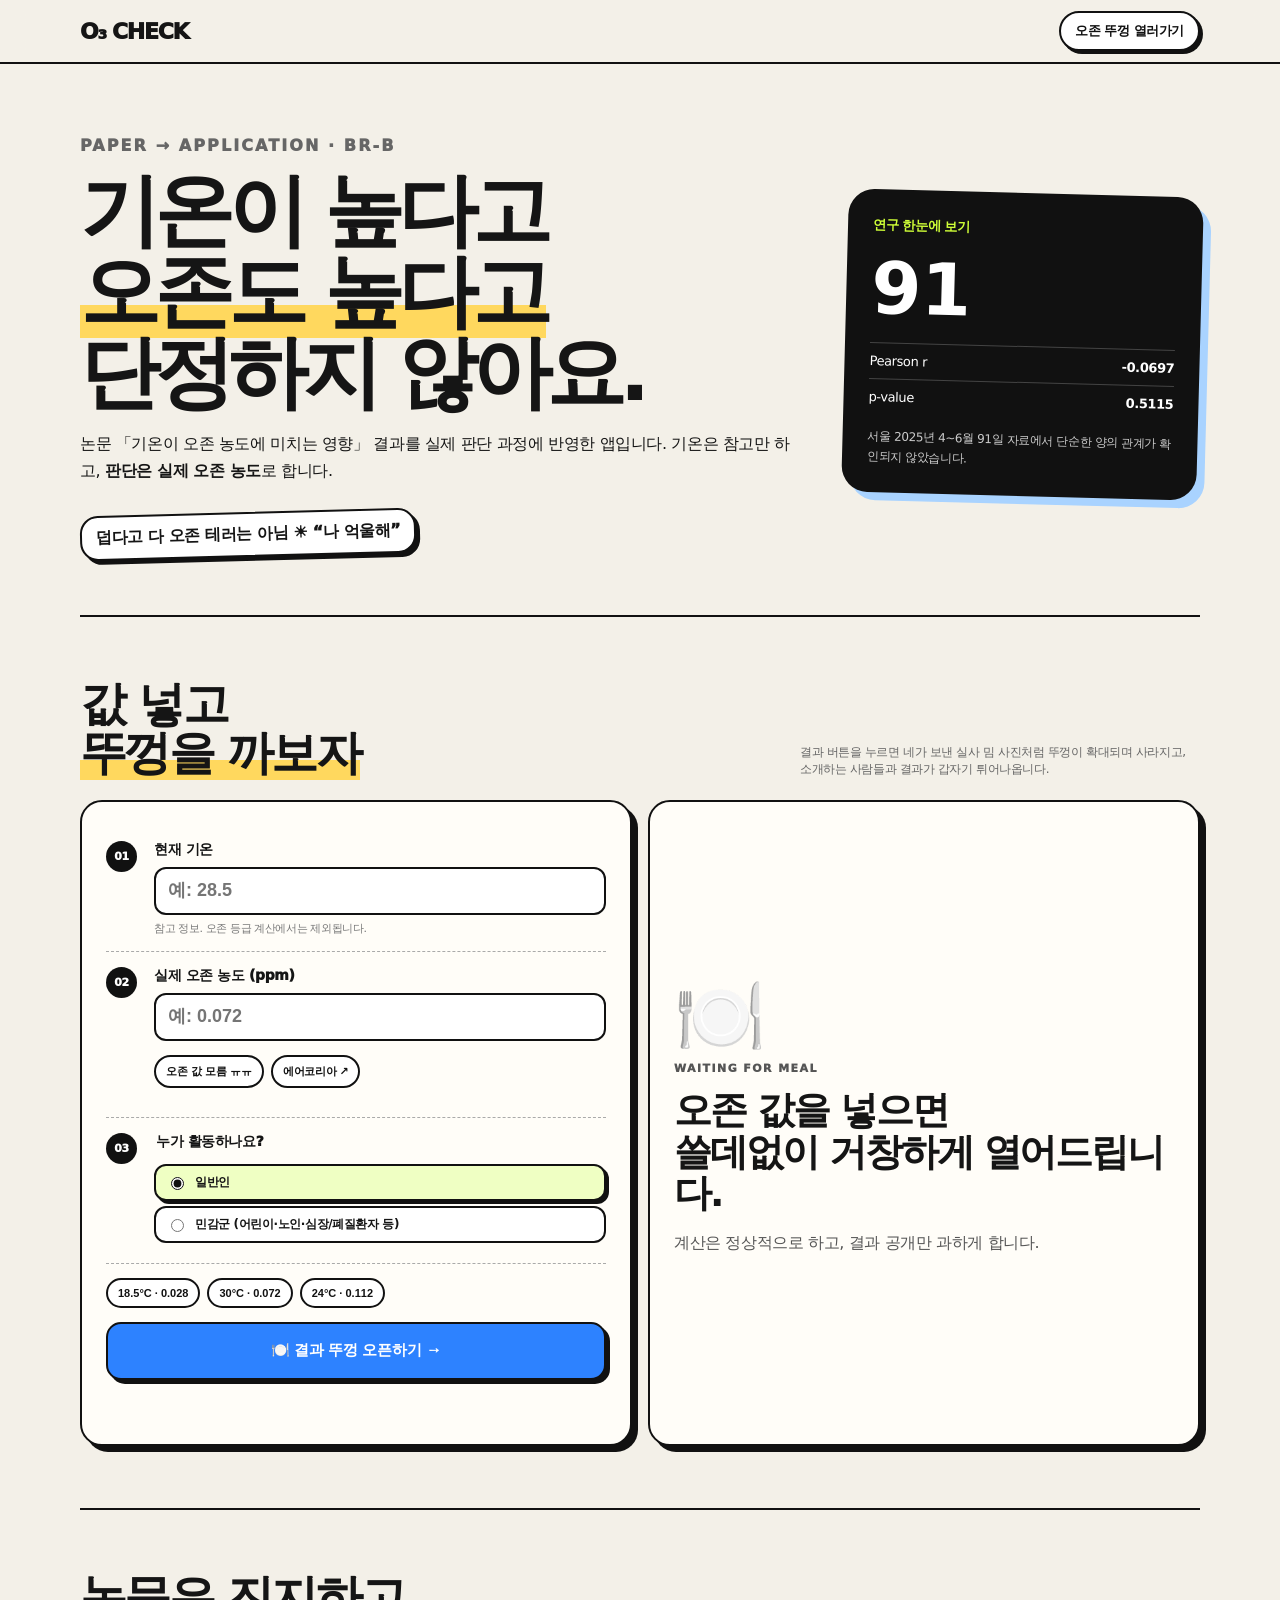
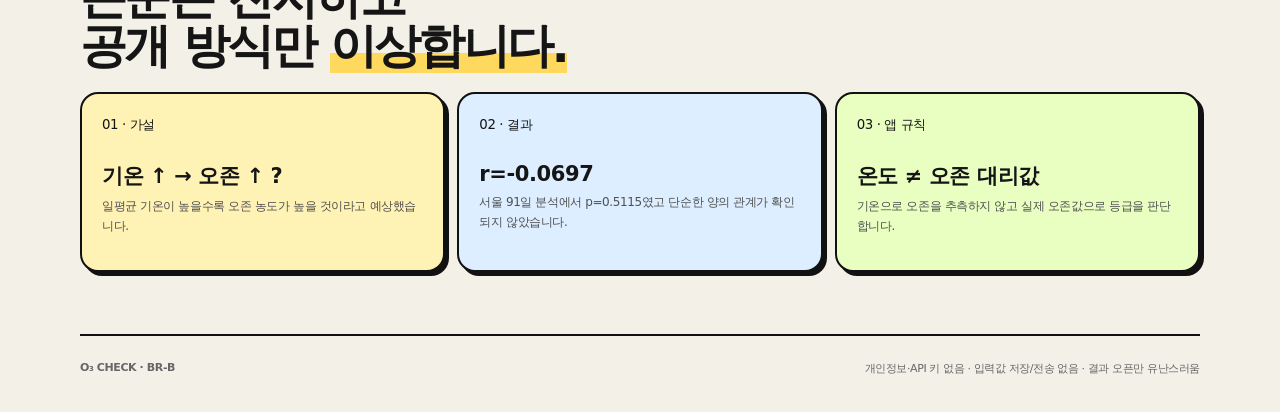
==== commit 90f1963c: "Use photoreal cloche zoom reveal with presenter photos" ====
--- a/ozone-check/index.html
+++ b/ozone-check/index.html
@@ -3,22 +3,41 @@
 <head>
 <meta charset="utf-8"><meta name="viewport" content="width=device-width,initial-scale=1">
 <meta name="description" content="기온만으로 오존을 추측하지 않도록 돕는 논문 기반 앱 O3 CHECK">
-<title>O₃ CHECK · 세바스찬의 오존's meal</title>
+<title>O₃ CHECK · 오존's meal</title>
 <style>
-:root{--ink:#151515;--paper:#f4f1e8;--card:#fffdf7;--line:#cfc9bd;--acid:#cfff37;--blue:#a9d3ff;--pink:#ff9dc0;--yellow:#ffd65b;--bad:#ff8c78}*{box-sizing:border-box}html{scroll-behavior:smooth}body{margin:0;background:var(--paper);color:var(--ink);font-family:Pretendard,"Apple SD Gothic Neo","Noto Sans KR",system-ui,sans-serif;letter-spacing:-.025em}.wrap{width:min(1120px,calc(100% - 30px));margin:auto}.top{height:64px;display:flex;align-items:center;justify-content:space-between;border-bottom:2px solid #111;position:sticky;top:0;background:#f4f1e8ee;backdrop-filter:blur(12px);z-index:30;padding:0 max(15px,calc((100vw - 1120px)/2))}.brand{font-size:22px;font-weight:1000;letter-spacing:-.06em}.top a{color:#111;text-decoration:none;font-weight:900;font-size:13px;border:2px solid #111;border-radius:999px;padding:8px 13px;background:#fff;box-shadow:3px 3px 0 #111}.hero{display:grid;grid-template-columns:1.35fr .65fr;gap:28px;align-items:center;padding:68px 0 60px}.kicker{font-size:11px;font-weight:950;letter-spacing:.13em;color:#666;margin:0 0 12px}.hero h1{font-size:clamp(47px,6.8vw,80px);line-height:1.01;letter-spacing:-.075em;margin:0}.hl{background:linear-gradient(transparent 64%,var(--yellow) 64%)}.hero p{font-size:16px;line-height:1.7;max-width:720px}.bubble{display:inline-block;margin-top:12px;background:#fff;border:2px solid #111;border-radius:18px;padding:10px 14px;font-weight:950;transform:rotate(-1.5deg);box-shadow:4px 4px 0 #111}.research{background:#111;color:#fff;border-radius:26px;padding:25px;transform:rotate(1.5deg);box-shadow:8px 8px 0 var(--blue)}.research small{color:var(--acid);font-weight:900}.research strong{display:block;font-size:72px;line-height:1;margin:18px 0}.metric{display:flex;justify-content:space-between;padding:10px 0;border-top:1px solid #444;font-size:13px}.research p{font-size:12px;color:#ccc;margin-bottom:0}.section{border-top:2px solid #111;padding:62px 0}.section-head{display:flex;align-items:flex-end;justify-content:space-between;gap:22px;margin-bottom:22px}.section-head h2{font-size:clamp(31px,4vw,47px);line-height:1.05;margin:0;letter-spacing:-.055em}.section-head p{font-size:12px;color:#666;max-width:380px;margin:0}.grid{display:grid;grid-template-columns:1fr 1fr;gap:16px}.panel{background:var(--card);border:2px solid #111;border-radius:22px;padding:24px;box-shadow:6px 6px 0 #111}.step{display:grid;grid-template-columns:38px 1fr;gap:10px;padding:15px 0;border-bottom:1px dashed #aaa}.no{width:31px;height:31px;border-radius:50%;background:#111;color:#fff;display:grid;place-items:center;font-size:11px;font-weight:950}label,legend{display:block;font-size:14px;font-weight:950;margin-bottom:8px}input[type=number]{width:100%;height:48px;background:#fff;border:2px solid #111;border-radius:12px;padding:0 12px;font-size:18px;font-weight:900;outline:0}input[type=number]:focus{box-shadow:4px 4px 0 var(--acid)}.hint{font-size:11px;color:#777;margin:6px 0 0}.choices{border:0;padding:0;margin:0}.choice{display:flex;align-items:center;gap:8px;padding:8px 10px;border:2px solid #111;border-radius:12px;margin:5px 0;background:#fff;font-size:12px;font-weight:850}.choice:has(input:checked){background:#efffc3;box-shadow:3px 3px 0 #111}.choice input{accent-color:#111}.row{display:flex;gap:7px;flex-wrap:wrap;margin:14px 0}.mini,.linkbtn{border:2px solid #111;background:#fff;border-radius:999px;padding:7px 10px;color:#111;text-decoration:none;font-size:11px;font-weight:900;cursor:pointer}.mini:hover,.linkbtn:hover{background:var(--yellow)}.submit{width:100%;height:57px;border:2px solid #111;border-radius:15px;background:#2d82ff;color:#fff;font-size:15px;font-weight:1000;cursor:pointer;box-shadow:4px 4px 0 #111}.submit:active{transform:translate(2px,2px);box-shadow:2px 2px 0 #111}.err{min-height:18px;font-size:11px;font-weight:900;color:#b53c31}.result{position:relative;min-height:565px;display:flex;align-items:center;overflow:hidden}.result-inner{width:100%}.empty-emoji{font-size:74px;display:block;margin-bottom:20px}.result h3{font-size:37px;line-height:1.08;margin:8px 0 12px;letter-spacing:-.055em}.result p{line-height:1.65;color:#555}.badge{display:inline-flex;border:2px solid #111;border-radius:999px;padding:7px 12px;font-size:13px;font-weight:1000;box-shadow:3px 3px 0 #111}.logic{margin-top:17px;padding:13px;border:2px dashed #111;border-radius:14px;background:#f8f5eb;font-size:12px}.logic b{display:block;margin-bottom:3px}.temp{font-size:12px;color:#777;border-top:1px dashed #aaa;margin-top:15px;padding-top:14px}.replay{margin-top:15px;border:2px solid #111;border-radius:999px;background:#fff;padding:7px 10px;font-weight:900;font-size:11px;cursor:pointer}.replay:hover{background:var(--pink)}.cards{display:grid;grid-template-columns:repeat(3,1fr);gap:12px}.cards article{background:#fff;border:2px solid #111;border-radius:18px;padding:20px;box-shadow:4px 4px 0 #111;min-height:180px}.cards article:nth-child(1){background:#fff2b5}.cards article:nth-child(2){background:#dceeff}.cards article:nth-child(3){background:#e8ffc1}.cards b{display:block;font-size:21px;margin:28px 0 7px}.cards p{font-size:12px;line-height:1.6;margin:0;color:#505050}.foot{border-top:2px solid #111;padding:25px 0 36px;display:flex;justify-content:space-between;gap:15px;font-size:11px;color:#666}.serving[hidden]{display:none!important}.serving{position:absolute;inset:0;z-index:10;display:grid;place-items:center;text-align:center;background:radial-gradient(circle at 50% 52%,#fff 0 11%,#fff6ab 12% 25%,#cce7ff 46%,#fffdf7 78%);overflow:hidden}.serving:before{content:"";position:absolute;inset:-30%;background:repeating-conic-gradient(from 0deg,#fff9 0 4deg,transparent 4deg 13deg);opacity:0;transform:scale(.2)}.serving.play:before{animation:rays 1.7s ease-out forwards}.meal{position:relative;width:min(390px,100%);min-height:460px;display:flex;flex-direction:column;align-items:center;justify-content:center}.meal-kicker{font-size:10px;font-weight:1000;letter-spacing:.13em;margin:0;opacity:0}.serving.play .meal-kicker{animation:fade .3s .1s forwards}.meal h3{font-size:35px;margin:4px 0 8px;opacity:0;transform:scale(.8) rotate(-2deg)}.meal h3 em{font-style:normal;background:#fff;border:2px solid #111;border-radius:999px;padding:.08em .3em;box-shadow:4px 4px 0 #111}.serving.play .meal h3{animation:pop .45s .18s cubic-bezier(.18,.9,.24,1.2) forwards}.scene{position:relative;width:285px;height:205px}.butler{position:absolute;left:-30px;bottom:46px;font-size:77px;opacity:0;transform:translateX(-45px) rotate(-8deg);z-index:6}.serving.play .butler{animation:butler .55s .2s cubic-bezier(.18,.9,.24,1.15) forwards}.tray{position:absolute;left:5px;bottom:26px;width:275px;height:22px;border:3px solid #222;border-radius:50%;background:linear-gradient(#fff,#777 45%,#fff 75%,#666);z-index:3}.lid{position:absolute;left:28px;bottom:40px;width:230px;height:110px;border:3px solid #222;border-radius:125px 125px 16px 16px;background:linear-gradient(105deg,#777,#fff 16%,#aaa 32%,#fff 50%,#777 69%,#fff 84%,#999);box-shadow:inset 0 -10px 16px #0002,0 12px 15px #0003;transform-origin:90% 100%;z-index:6}.lid:before{content:"";position:absolute;width:38px;height:16px;border:3px solid #222;border-radius:16px 16px 5px 5px;background:linear-gradient(#fff,#888);left:93px;top:-18px}.serving.play .lid{animation:open 1.1s .52s cubic-bezier(.2,.86,.28,1) forwards}.flash{position:absolute;left:50%;bottom:79px;width:25px;height:25px;border-radius:50%;background:#fff;opacity:0;transform:translate(-50%,-50%) scale(.1);z-index:4}.serving.play .flash{animation:bang .68s .97s ease-out forwards}.meal-result{position:absolute;left:50%;bottom:64px;width:220px;transform:translate(-50%,18px) scale(.4);opacity:0;z-index:5}.meal-result small{display:block;font-size:11px;font-weight:950}.meal-result strong{display:block;font-size:51px;line-height:1}.meal-result span{display:block;font-size:15px;font-weight:900;margin-top:5px}.serving.play .meal-result{animation:mealResult .95s 1s cubic-bezier(.16,.95,.28,1.14) forwards}.spark{position:absolute;font-size:30px;opacity:0;z-index:9}.s1{left:3%;top:40%}.s2{right:4%;top:35%}.s3{left:24%;top:56%}.s4{right:18%;top:56%}.serving.play .spark{animation:spark .75s 1.03s ease-out forwards}.serving.play .s2{animation-delay:1.13s}.serving.play .s3{animation-delay:1.21s}.serving.play .s4{animation-delay:1.3s}.caption{font-size:12px!important;color:#4f4f4f!important;font-weight:900;margin-top:4px!important;opacity:0}.serving.play .caption{animation:fade .35s 1.35s forwards}.result-inner.result-pop{animation:resultPop .45s cubic-bezier(.18,.9,.24,1.15)}@keyframes open{0%{transform:none}45%{transform:translate(40px,-42px) rotate(10deg)}100%{transform:translate(110px,-170px) rotate(28deg)}}@keyframes bang{0%{opacity:0;transform:translate(-50%,-50%) scale(.1);box-shadow:0 0 0 0 #fff}25%{opacity:1}100%{opacity:0;transform:translate(-50%,-50%) scale(20);box-shadow:0 0 75px 38px #fff07acc}}@keyframes mealResult{0%{opacity:0;transform:translate(-50%,18px) scale(.4)}55%{opacity:1;transform:translate(-50%,-15px) scale(1.12)}100%{opacity:1;transform:translate(-50%,-2px) scale(1)}}@keyframes rays{0%{opacity:0;transform:scale(.2)}35%{opacity:.6}100%{opacity:.2;transform:scale(1.25) rotate(18deg)}}@keyframes butler{to{opacity:1;transform:translateX(0) rotate(-5deg)}}@keyframes pop{to{opacity:1;transform:scale(1) rotate(-1deg)}}@keyframes fade{to{opacity:1}}@keyframes spark{0%{opacity:0;transform:scale(.2) rotate(0)}50%{opacity:1;transform:scale(1.4) rotate(25deg)}100%{opacity:0;transform:scale(.6) rotate(60deg)}}@keyframes resultPop{0%{opacity:0;transform:scale(.93) translateY(10px)}100%{opacity:1;transform:none}}@media(max-width:800px){.hero,.grid{grid-template-columns:1fr}.research{transform:none;max-width:520px}.section-head{align-items:flex-start;flex-direction:column}.cards{grid-template-columns:1fr}.result{min-height:500px}.foot{flex-direction:column}.meal{min-height:430px}}@media(max-width:520px){.hero h1{font-size:47px}.panel{padding:17px}.step{grid-template-columns:33px 1fr}.scene{transform:scale(.88);margin:-5px 0}.meal h3{font-size:29px}.butler{font-size:62px}}@media(prefers-reduced-motion:reduce){.serving *,.serving:before,.result-inner.result-pop{animation-duration:.001ms!important;animation-delay:0ms!important}}
+:root{--ink:#151515;--paper:#f3f0e8;--card:#fffdf8;--line:#171717;--acid:#cfff37;--blue:#2d82ff;--yellow:#ffd85e;--pink:#ff9cbc}*{box-sizing:border-box}html{scroll-behavior:smooth}body{margin:0;background:var(--paper);color:var(--ink);font-family:Pretendard,"Apple SD Gothic Neo","Noto Sans KR",system-ui,sans-serif;letter-spacing:-.025em}.wrap{width:min(1120px,calc(100% - 30px));margin:auto}.top{height:64px;display:flex;align-items:center;justify-content:space-between;border-bottom:2px solid #111;position:sticky;top:0;background:#f3f0e8ee;backdrop-filter:blur(12px);z-index:30;padding:0 max(15px,calc((100vw - 1120px)/2))}.brand{font-size:22px;font-weight:1000;letter-spacing:-.06em}.top a{color:#111;text-decoration:none;font-weight:950;font-size:13px;border:2px solid #111;border-radius:999px;padding:9px 14px;background:#fff;box-shadow:3px 3px 0 #111}.hero{display:grid;grid-template-columns:1.35fr .65fr;gap:28px;align-items:center;padding:68px 0 58px}.kicker{font-size:11px;font-weight:950;letter-spacing:.13em;color:#666;margin:0 0 12px}.hero h1{font-size:clamp(47px,6.8vw,80px);line-height:1.01;letter-spacing:-.075em;margin:0}.hl{background:linear-gradient(transparent 64%,var(--yellow) 64%)}.hero p{font-size:16px;line-height:1.7;max-width:720px}.bubble{display:inline-block;margin-top:12px;background:#fff;border:2px solid #111;border-radius:18px;padding:10px 14px;font-weight:950;transform:rotate(-1.5deg);box-shadow:4px 4px 0 #111}.research{background:#111;color:#fff;border-radius:26px;padding:25px;transform:rotate(1.5deg);box-shadow:8px 8px 0 #a9d3ff}.research small{color:var(--acid);font-weight:900}.research strong{display:block;font-size:72px;line-height:1;margin:18px 0}.metric{display:flex;justify-content:space-between;padding:10px 0;border-top:1px solid #444;font-size:13px}.research p{font-size:12px;color:#ccc;margin-bottom:0}.section{border-top:2px solid #111;padding:62px 0}.section-head{display:flex;align-items:flex-end;justify-content:space-between;gap:22px;margin-bottom:22px}.section-head h2{font-size:clamp(31px,4vw,47px);line-height:1.05;margin:0;letter-spacing:-.055em}.section-head p{font-size:12px;color:#666;max-width:400px;margin:0}.grid{display:grid;grid-template-columns:1fr 1fr;gap:16px}.panel{background:var(--card);border:2px solid #111;border-radius:22px;padding:24px;box-shadow:6px 6px 0 #111}.step{display:grid;grid-template-columns:38px 1fr;gap:10px;padding:15px 0;border-bottom:1px dashed #aaa}.no{width:31px;height:31px;border-radius:50%;background:#111;color:#fff;display:grid;place-items:center;font-size:11px;font-weight:950}label,legend{display:block;font-size:14px;font-weight:950;margin-bottom:8px}input[type=number]{width:100%;height:48px;background:#fff;border:2px solid #111;border-radius:12px;padding:0 12px;font-size:18px;font-weight:900;outline:0}input[type=number]:focus{box-shadow:4px 4px 0 var(--acid)}.hint{font-size:11px;color:#777;margin:6px 0 0}.choices{border:0;padding:0;margin:0}.choice{display:flex;align-items:center;gap:8px;padding:8px 10px;border:2px solid #111;border-radius:12px;margin:5px 0;background:#fff;font-size:12px;font-weight:850}.choice:has(input:checked){background:#efffc3;box-shadow:3px 3px 0 #111}.choice input{accent-color:#111}.row{display:flex;gap:7px;flex-wrap:wrap;margin:14px 0}.mini,.linkbtn{border:2px solid #111;background:#fff;border-radius:999px;padding:7px 10px;color:#111;text-decoration:none;font-size:11px;font-weight:900;cursor:pointer}.mini:hover,.linkbtn:hover{background:var(--yellow)}.submit{width:100%;height:58px;border:2px solid #111;border-radius:15px;background:var(--blue);color:#fff;font-size:15px;font-weight:1000;cursor:pointer;box-shadow:4px 4px 0 #111}.submit:active{transform:translate(2px,2px);box-shadow:2px 2px 0 #111}.err{min-height:18px;font-size:11px;font-weight:900;color:#b53c31}.result{min-height:565px;display:flex;align-items:center}.result h3{font-size:38px;line-height:1.08;margin:8px 0 12px;letter-spacing:-.055em}.result p{line-height:1.65;color:#555}.empty-emoji{font-size:74px}.badge{display:inline-flex;border:2px solid #111;border-radius:999px;padding:7px 12px;font-size:13px;font-weight:1000;box-shadow:3px 3px 0 #111}.logic{margin-top:17px;padding:13px;border:2px dashed #111;border-radius:14px;background:#f8f5eb;font-size:12px}.logic b{display:block;margin-bottom:3px}.temp{font-size:12px;color:#777;border-top:1px dashed #aaa;margin-top:15px;padding-top:14px}.replay{margin-top:15px;border:2px solid #111;border-radius:999px;background:#fff;padding:8px 11px;font-weight:900;font-size:11px;cursor:pointer}.cards{display:grid;grid-template-columns:repeat(3,1fr);gap:12px}.cards article{background:#fff;border:2px solid #111;border-radius:18px;padding:20px;box-shadow:4px 4px 0 #111;min-height:180px}.cards article:nth-child(1){background:#fff2b5}.cards article:nth-child(2){background:#dceeff}.cards article:nth-child(3){background:#e8ffc1}.cards b{display:block;font-size:21px;margin:28px 0 7px}.cards p{font-size:12px;line-height:1.6;margin:0;color:#505050}.foot{border-top:2px solid #111;padding:25px 0 36px;display:flex;justify-content:space-between;gap:15px;font-size:11px;color:#666}
+/* 실사 결과 오픈 쇼 */
+.reveal[hidden]{display:none!important}.reveal{position:fixed;inset:0;z-index:999;background:#fff;overflow:hidden;display:grid;place-items:center}.reveal::before{content:"";position:absolute;inset:-35%;background:repeating-conic-gradient(from 0deg,#fff 0 6deg,#ffe86b 6deg 9deg,#fff 9deg 18deg);opacity:0}.reveal.play::before{animation:rays 1.5s .55s ease-out forwards}.close-reveal{position:absolute;right:22px;top:20px;z-index:50;width:45px;height:45px;border:2px solid #111;background:#fff;border-radius:50%;font-size:20px;font-weight:900;cursor:pointer;box-shadow:3px 3px 0 #111}.open-stage{position:absolute;inset:0;display:grid;place-items:center;z-index:8;pointer-events:none}.cloche-photo{width:min(52vw,420px);max-height:88vh;object-fit:contain;opacity:0;transform:scale(.42);filter:drop-shadow(0 22px 24px #0003)}.reveal.play .cloche-photo{animation:clocheZoom 1.25s cubic-bezier(.18,.86,.23,1.08) forwards}.white-flash{position:absolute;width:30px;height:30px;border-radius:50%;background:#fff;opacity:0;z-index:15;box-shadow:0 0 0 0 #fff}.reveal.play .white-flash{animation:flash 1s .78s ease-out forwards}.final-stage{position:absolute;inset:0;z-index:20;opacity:0;display:grid;place-items:center;pointer-events:none}.reveal.final .final-stage{animation:finalIn .45s ease-out forwards}.presenter{position:absolute;width:min(34vw,410px);height:auto;object-fit:contain;mix-blend-mode:multiply;filter:drop-shadow(0 18px 16px #0002);opacity:0}.presenter.left{left:-3vw;bottom:-4vh;transform:translateX(-120px) rotate(-4deg)}.presenter.right{right:-3vw;bottom:-4vh;transform:translateX(120px) scaleX(-1) rotate(-4deg)}.reveal.final .presenter.left{animation:leftGuy .72s .08s cubic-bezier(.17,.88,.25,1.15) forwards}.reveal.final .presenter.right{animation:rightGuy .72s .14s cubic-bezier(.17,.88,.25,1.15) forwards}.result-card{position:relative;z-index:30;width:min(540px,72vw);text-align:center;background:#fff;border:3px solid #111;border-radius:28px;padding:30px 28px 26px;box-shadow:12px 12px 0 #111;opacity:0;transform:scale(.55) rotate(-2deg)}.reveal.final .result-card{animation:cardPop .7s .2s cubic-bezier(.18,.9,.24,1.2) forwards}.result-card .tiny{font-size:11px;font-weight:950;letter-spacing:.14em}.result-card h2{font-size:clamp(32px,5vw,58px);margin:8px 0 9px;letter-spacing:-.06em}.big-grade{display:inline-block;font-size:clamp(54px,9vw,104px);font-weight:1000;line-height:.95;padding:.12em .34em;border:3px solid #111;border-radius:999px;box-shadow:7px 7px 0 #111}.ppm{font-size:clamp(28px,4vw,48px);font-weight:1000;margin-top:16px}.result-card p{font-size:13px;line-height:1.6;margin:12px auto 0;max-width:400px;color:#555}.meme-line{position:absolute;z-index:35;font-weight:1000;border:2px solid #111;border-radius:999px;padding:9px 13px;background:var(--yellow);box-shadow:3px 3px 0 #111;opacity:0}.meme-line.a{left:10%;top:17%;transform:rotate(-8deg)}.meme-line.b{right:8%;top:21%;transform:rotate(7deg);background:var(--acid)}.reveal.final .meme-line{animation:bubblePop .42s .62s cubic-bezier(.2,.9,.25,1.2) forwards}.reveal.final .meme-line.b{animation-delay:.72s}.spark{position:absolute;font-size:38px;z-index:40;opacity:0}.sp1{left:26%;top:27%}.sp2{right:25%;top:31%}.sp3{left:32%;bottom:20%}.reveal.final .spark{animation:spark .8s .3s ease-out forwards}.reveal.final .sp2{animation-delay:.42s}.reveal.final .sp3{animation-delay:.52s}.again{pointer-events:auto;margin-top:17px;border:2px solid #111;background:#fff;border-radius:999px;padding:9px 13px;font-weight:950;cursor:pointer}.again:hover{background:var(--pink)}
+@keyframes clocheZoom{0%{opacity:0;transform:scale(.42)}22%{opacity:1}72%{opacity:1;transform:scale(.92)}100%{opacity:0;transform:scale(2.1) translateY(-3vh);filter:blur(2px) drop-shadow(0 22px 24px #0003)}}@keyframes flash{0%{opacity:0;transform:scale(.1)}25%{opacity:1}100%{opacity:0;transform:scale(48);box-shadow:0 0 130px 85px #fff}}@keyframes rays{0%{opacity:0;transform:scale(.3)}45%{opacity:.55}100%{opacity:.14;transform:scale(1.22) rotate(18deg)}}@keyframes finalIn{from{opacity:0}to{opacity:1}}@keyframes leftGuy{to{opacity:1;transform:translateX(0) rotate(-4deg)}}@keyframes rightGuy{to{opacity:1;transform:translateX(0) scaleX(-1) rotate(-4deg)}}@keyframes cardPop{55%{opacity:1;transform:scale(1.08) rotate(1deg)}100%{opacity:1;transform:scale(1) rotate(0)}}@keyframes bubblePop{0%{opacity:0;transform:scale(.4) rotate(-8deg)}100%{opacity:1;transform:scale(1) rotate(-8deg)}}@keyframes spark{0%{opacity:0;transform:scale(.2) rotate(0)}45%{opacity:1;transform:scale(1.5) rotate(30deg)}100%{opacity:0;transform:scale(.7) rotate(70deg)}}
+@media(max-width:800px){.hero,.grid{grid-template-columns:1fr}.research{transform:none;max-width:520px}.section-head{align-items:flex-start;flex-direction:column}.cards{grid-template-columns:1fr}.result{min-height:460px}.presenter{width:42vw}.result-card{width:min(520px,82vw);padding:24px 18px}.meme-line{display:none}.foot{flex-direction:column}}@media(max-width:520px){.hero h1{font-size:46px}.panel{padding:17px}.presenter{width:48vw;bottom:-2vh}.presenter.left{left:-13vw}.presenter.right{right:-13vw}.result-card{width:72vw;padding:20px 12px}.result-card p{font-size:11px}.cloche-photo{width:68vw}}@media(prefers-reduced-motion:reduce){.reveal *,.reveal::before{animation-duration:.001ms!important;animation-delay:0ms!important}}
 </style>
 </head>
 <body>
-<header class="top"><b class="brand">O₃ CHECK</b><a href="#check">오늘의 오존 코스 주문하기</a></header>
+<header class="top"><b class="brand">O₃ CHECK</b><a href="#check">오존 뚜껑 열러가기</a></header>
 <main>
 <section class="hero wrap"><div><p class="kicker">PAPER → APPLICATION · BR-B</p><h1>기온이 높다고<br><span class="hl">오존도 높다고</span><br>단정하지 않아요.</h1><p>논문 「기온이 오존 농도에 미치는 영향」 결과를 실제 판단 과정에 반영한 앱입니다. 기온은 참고만 하고, <b>판단은 실제 오존 농도</b>로 합니다.</p><span class="bubble">덥다고 다 오존 테러는 아님 ☀️ “나 억울해”</span></div><aside class="research"><small>연구 한눈에 보기</small><strong>91</strong><div class="metric"><span>Pearson r</span><b>-0.0697</b></div><div class="metric"><span>p-value</span><b>0.5115</b></div><p>서울 2025년 4~6월 91일 자료에서 단순한 양의 관계가 확인되지 않았습니다.</p></aside></section>
-<section id="check" class="section wrap"><div class="section-head"><h2>오존 상태 입력하기<br><span class="hl">그리고 세바스찬 호출</span></h2><p>“오존 상태 확인하기”를 누르면 쓸데없이 장엄한 서빙 쇼가 시작됩니다. 결과 계산은 진지합니다.</p></div><div class="grid">
-<form id="form" class="panel" novalidate><div class="step"><span class="no">01</span><div><label for="t">현재 기온</label><input id="t" type="number" min="-40" max="60" step="0.1" placeholder="예: 28.5"><p class="hint">참고용입니다. 오존 등급 계산에는 안 씁니다.</p></div></div><div class="step"><span class="no">02</span><div><label for="o">실제 오존 농도 (ppm)</label><input id="o" type="number" min="0" max="1" step="0.0001" placeholder="예: 0.072"><div class="row"><button id="unknown" class="mini" type="button">오존 값을 모릅니다 ㅠㅠ</button><a class="linkbtn" href="https://www.airkorea.or.kr/web/" target="_blank" rel="noopener">에어코리아 ↗</a></div></div></div><div class="step"><span class="no">03</span><fieldset class="choices"><legend>누가 활동하나요?</legend><label class="choice"><input type="radio" name="g" value="general" checked> 일반인</label><label class="choice"><input type="radio" name="g" value="sensitive"> 민감군 (어린이·노인·심장/폐질환자 등)</label></fieldset></div><div class="row"><button type="button" class="mini sample" data-t="18.5" data-o="0.028">18.5°C · 0.028</button><button type="button" class="mini sample" data-t="30" data-o="0.072">30°C · 0.072</button><button type="button" class="mini sample" data-t="24" data-o="0.112">24°C · 0.112</button></div><button class="submit" type="submit">🍽️ 세바스찬에게 오존 코스 주문하기 →</button><p id="err" class="err" role="alert"></p></form>
-<section class="panel result" aria-live="polite"><div id="serving" class="serving" hidden aria-hidden="true"><div class="meal"><p class="meal-kicker">O₃ CHECK SPECIAL COURSE</p><h3>세바스찬의 <em>오존's meal</em></h3><div class="scene" aria-hidden="true"><span class="butler">🤵🏻‍♂️</span><span class="spark s1">✦</span><span class="spark s2">✧</span><span class="spark s3">✦</span><span class="spark s4">★</span><div class="flash"></div><div class="meal-result"><small>주문하신 오늘의 오존</small><strong id="mealGrade">보통</strong><span id="mealValue">0.0720 ppm</span></div><div class="lid"></div><div class="tray"></div></div><p class="caption">뚜껑은 화려하게 열지만 판단은 실제 오존값으로 합니다.</p></div></div><div id="empty" class="result-inner"><span class="empty-emoji">🛎️</span><p class="kicker">WAITING FOR ORDER</p><h3>아직 주문이<br>들어오지 않았습니다.</h3><p>값을 넣고 세바스찬을 호출해 주세요. 계산은 진지하게, 등장은 쓸데없이 화려하게.</p></div><div id="out" class="result-inner" hidden><span id="badge" class="badge"></span><h3 id="headline"></h3><p id="advice"></p><div class="logic"><b>📚 논문 결과 적용</b><span id="logic"></span></div><div class="temp">🌡️ 입력 기온 <b id="techo"></b> · 오존 등급 계산에서는 제외</div><button id="replay" class="replay" type="button">✨ 세바스찬 다시 부르기</button></div><div id="noOzone" class="result-inner" hidden><span class="empty-emoji">🤷🏻‍♂️</span><p class="kicker">주문 보류</p><h3>기온만 들고 오시면<br>주방에서 판단 못 합니다.</h3><p>r=-0.0697, p=0.5115 결과를 반영해 기온만으로 오존 상태를 추측하지 않습니다. 실제 오존값을 확인해 주세요.</p><a class="linkbtn" href="https://www.airkorea.or.kr/web/" target="_blank" rel="noopener">실제 오존값 확인하기 ↗</a></div></section>
+<section id="check" class="section wrap"><div class="section-head"><h2>값 넣고<br><span class="hl">뚜껑을 까보자</span></h2><p>결과 버튼을 누르면 네가 보낸 실사 밈 사진처럼 뚜껑이 확대되며 사라지고, 소개하는 사람들과 결과가 갑자기 튀어나옵니다.</p></div><div class="grid">
+<form id="form" class="panel" novalidate><div class="step"><span class="no">01</span><div><label for="t">현재 기온</label><input id="t" type="number" step="0.1" min="-40" max="60" placeholder="예: 28.5"><p class="hint">참고 정보. 오존 등급 계산에서는 제외됩니다.</p></div></div><div class="step"><span class="no">02</span><div><label for="o">실제 오존 농도 (ppm)</label><input id="o" type="number" step="0.0001" min="0" max="1" placeholder="예: 0.072"><div class="row"><button class="mini" id="unknown" type="button">오존 값 모름 ㅠㅠ</button><a class="linkbtn" href="https://www.airkorea.or.kr/web/" target="_blank" rel="noopener">에어코리아 ↗</a></div></div></div><div class="step"><span class="no">03</span><fieldset class="choices"><legend>누가 활동하나요?</legend><label class="choice"><input type="radio" name="g" value="general" checked>일반인</label><label class="choice"><input type="radio" name="g" value="sensitive">민감군 (어린이·노인·심장/폐질환자 등)</label></fieldset></div><div class="row"><button class="mini sample" type="button" data-t="18.5" data-o="0.028">18.5°C · 0.028</button><button class="mini sample" type="button" data-t="30" data-o="0.072">30°C · 0.072</button><button class="mini sample" type="button" data-t="24" data-o="0.112">24°C · 0.112</button></div><button class="submit" type="submit">🍽️ 결과 뚜껑 오픈하기 →</button><p id="err" class="err" role="alert"></p></form>
+<section class="panel result" aria-live="polite"><div id="empty"><div class="empty-emoji">🍽️</div><p class="kicker">WAITING FOR MEAL</p><h3>오존 값을 넣으면<br>쓸데없이 거창하게 열어드립니다.</h3><p>계산은 정상적으로 하고, 결과 공개만 과하게 합니다.</p></div><div id="out" hidden><span id="badge" class="badge"></span><h3 id="headline"></h3><p id="advice"></p><div class="logic"><b>논문 결과가 적용된 부분</b><span id="logic"></span></div><div class="temp">입력 기온 <b id="techo"></b> · 오존 등급 계산에서 제외</div><button id="replay" class="replay" type="button">✨ 뚜껑 다시 열기</button></div><div id="noOzone" hidden><div class="empty-emoji">🤷</div><p class="kicker">판단 보류</p><h3>기온만 들고 오시면<br>결과를 서빙할 수 없습니다.</h3><p>r=-0.0697, p=0.5115 결과를 반영해 실제 오존 농도를 확인한 뒤 판단합니다.</p><a class="linkbtn" href="https://www.airkorea.or.kr/web/" target="_blank" rel="noopener">실제 오존값 확인 ↗</a></div></section>
 </div></section>
-<section class="section wrap"><div class="section-head"><h2>논문은 진지한데<br>앱은 조금 이상합니다.</h2><p>병맛은 포장이고, 핵심 규칙과 수치는 논문 그대로 유지합니다.</p></div><div class="cards"><article><small>01 · 가설</small><b>기온 ↑ → 오존 ↑ ?</b><p>처음에는 일평균 기온이 높을수록 오존 농도도 높을 것이라고 예상했습니다. ☀️</p></article><article><small>02 · 결과</small><b>단순한 양의 관계 X</b><p>91일 분석에서 r=-0.0697, p=0.5115. 데이터가 “꼭 그렇진 않은데?”라고 했습니다. ☁️</p></article><article><small>03 · 앱 규칙</small><b>온도는 참고만</b><p>오존 상태는 실제 오존 농도로 판단합니다. 세바스찬도 이 규칙은 못 바꿉니다. 🍽️</p></article></div></section>
-</main><footer class="foot wrap"><b>O₃ CHECK · BR-B</b><span>입력값 저장/전송 없음 · 개인정보/API 키 없음 · 건강 진단 도구 아님</span></footer>
+<section class="section wrap"><div class="section-head"><h2>논문은 진지하고<br>공개 방식만 <span class="hl">이상합니다.</span></h2></div><div class="cards"><article><small>01 · 가설</small><b>기온 ↑ → 오존 ↑ ?</b><p>일평균 기온이 높을수록 오존 농도가 높을 것이라고 예상했습니다.</p></article><article><small>02 · 결과</small><b>r=-0.0697</b><p>서울 91일 분석에서 p=0.5115였고 단순한 양의 관계가 확인되지 않았습니다.</p></article><article><small>03 · 앱 규칙</small><b>온도 ≠ 오존 대리값</b><p>기온으로 오존을 추측하지 않고 실제 오존값으로 등급을 판단합니다.</p></article></div></section>
+</main><footer class="foot wrap"><b>O₃ CHECK · BR-B</b><span>개인정보·API 키 없음 · 입력값 저장/전송 없음 · 결과 오픈만 유난스러움</span></footer>
+<div id="reveal" class="reveal" hidden aria-hidden="true"><button id="closeReveal" class="close-reveal" type="button" aria-label="결과 닫기">×</button><div class="open-stage"><img class="cloche-photo" alt="은색 서빙 뚜껑이 열리는 실사 이미지" src="[data-uri]"><span class="white-flash"></span></div><div class="final-stage"><img class="presenter left" alt="결과를 소개하는 사람 사진" src="[data-uri]"><img class="presenter right" alt="결과를 소개하는 사람 사진" src="[data-uri]"><div class="result-card"><div class="tiny">✨ 오늘의 오존 결과 ✨</div><h2>짜잔. 오늘의 접시는</h2><div id="revealGrade" class="big-grade">보통</div><div id="revealPpm" class="ppm">0.072 ppm</div><p id="revealText">기온은 참고만 하고, 판단은 실제 오존 농도로 합니다.</p><button id="again" class="again" type="button">한 번 더 열기 ㅋㅋ</button></div><span class="meme-line a">여기 보세요 여러분</span><span class="meme-line b">결과 나왔습니다 📣</span><span class="spark sp1">✨</span><span class="spark sp2">✨</span><span class="spark sp3">💥</span></div></div>
 <script>
-const R={r:-0.0697,p:0.5115};const G=[['좋음',.03,'#cfff37'],['보통',.09,'#a9d3ff'],['나쁨',.15,'#ffd65b'],['매우나쁨',Infinity,'#ff8c78']];const A={general:['특별한 제한 없이 활동할 수 있습니다. 공식 경보와 몸 상태도 함께 확인하세요.','일반적인 실외활동에 특별한 제한은 없습니다.','장시간 또는 무리한 실외활동은 줄이고, 눈이 불편하면 실외활동을 피하세요.','실외활동을 제한하고 가능한 한 실내에서 머무르세요.'],sensitive:['특별한 제한 없이 활동할 수 있습니다. 몸 상태에 따라 강도를 조절하세요.','몸 상태에 따라 활동 강도를 조절하고 불편하면 쉬세요.','장시간 또는 무리한 실외활동을 제한하세요.','가급적 실내에서 활동하고 실외활동은 최소화하세요.']};const $=id=>document.getElementById(id),form=$('form'),t=$('t'),o=$('o'),err=$('err'),empty=$('empty'),out=$('out'),no=$('noOzone'),serving=$('serving'),mealGrade=$('mealGrade'),mealValue=$('mealValue');let last=null,timer=null;function show(x){[empty,out,no,serving].forEach(e=>e.hidden=e!==x)}function tv(){const n=Number(t.value);return t.value!==''&&Number.isFinite(n)&&n>=-40&&n<=60?n:null}function ov(){const n=Number(o.value);return o.value!==''&&Number.isFinite(n)&&n>=0&&n<=1?n:null}function focusResult(){if(innerWidth<801)document.querySelector('.result').scrollIntoView({behavior:'smooth',block:'center'})}function reveal(r){clearTimeout(timer);last=r;mealGrade.textContent=r.label;mealValue.textContent=r.ppm.toFixed(4)+' ppm';show(serving);serving.setAttribute('aria-hidden','false');serving.classList.remove('play');void serving.offsetWidth;serving.classList.add('play');focusResult();timer=setTimeout(()=>{serving.classList.remove('play');serving.setAttribute('aria-hidden','true');show(out);out.classList.remove('result-pop');void out.offsetWidth;out.classList.add('result-pop')},matchMedia('(prefers-reduced-motion: reduce)').matches?80:1900)}form.onsubmit=e=>{e.preventDefault();err.textContent='';const T=tv();if(T===null){err.textContent='기온은 -40°C~60°C 사이 숫자로 입력해 주세요.';return}const O=ov();if(O===null){err.textContent='오존 농도는 0~1 ppm 사이 숫자로 입력해 주세요.';return}const i=G.findIndex(x=>O<=x[1]),[label,,color]=G[i],group=form.querySelector('input[name=g]:checked').value,r={T,ppm:O,label,color,i,group};$('badge').textContent=label;$('badge').style.background=color;$('headline').textContent=`오늘의 오존 코스 · ${label}`;$('advice').textContent=A[group][i];$('techo').textContent=T.toFixed(1)+'°C';$('logic').textContent=`기온 ${T.toFixed(1)}°C는 계산에서 제외했습니다. 논문 전체 결과 r=${R.r}, p=${R.p}를 반영해 실제 오존 ${O.toFixed(4)} ppm만으로 등급을 정했습니다.`;reveal(r)};$('unknown').onclick=()=>{err.textContent='';if(tv()===null){err.textContent='먼저 기온을 숫자로 입력해 주세요.';return}o.value='';show(no);focusResult()};document.querySelectorAll('.sample').forEach(b=>b.onclick=()=>{t.value=b.dataset.t;o.value=b.dataset.o;err.textContent=''});$('replay').onclick=()=>{if(last)reveal(last)};[t,o].forEach(x=>x.oninput=()=>err.textContent='');
+const R={r:-0.0697,p:0.5115};
+const G=[['좋음',.03,'#cfff37'],['보통',.09,'#b9d9ff'],['나쁨',.15,'#ffd65b'],['매우나쁨',Infinity,'#ff8c78']];
+const A={general:['특별한 제한 없이 활동할 수 있습니다. 공식 경보와 몸 상태도 함께 확인하세요.','일반적인 실외활동에 특별한 제한은 없습니다.','장시간 또는 무리한 실외활동은 줄이고, 눈이 불편하면 실외활동을 피하세요.','실외활동을 제한하고 가능한 한 실내에서 머무르세요.'],sensitive:['특별한 제한 없이 활동할 수 있습니다. 몸 상태에 따라 강도를 조절하세요.','몸 상태에 따라 활동 강도를 조절하고 불편하면 쉬세요.','장시간 또는 무리한 실외활동을 제한하세요.','가급적 실내에서 활동하고 실외활동은 최소화하세요.']};
+const $=id=>document.getElementById(id),form=$('form'),t=$('t'),o=$('o'),err=$('err'),empty=$('empty'),out=$('out'),noOzone=$('noOzone'),reveal=$('reveal');let last=null;
+function show(el){[empty,out,noOzone].forEach(x=>x.hidden=x!==el)}
+function tv(){const n=Number(t.value);return t.value!==''&&Number.isFinite(n)&&n>=-40&&n<=60?n:null}
+function ov(){const n=Number(o.value);return o.value!==''&&Number.isFinite(n)&&n>=0&&n<=1?n:null}
+function gradeFor(v){return G.findIndex(x=>v<=x[1])}
+function fillResult(T,O,g){const item=G[g],who=document.querySelector('input[name=g]:checked').value;badge.textContent=item[0];badge.style.background=item[2];headline.textContent='오늘의 오존은 '+item[0]+' 단계예요.';advice.textContent=A[who][g];logic.textContent=`연구 결과 r=${R.r}, p=${R.p}를 반영해 기온으로 오존을 예측하지 않고 입력된 실제 오존값 ${O.toFixed(4)} ppm으로 등급을 계산했습니다.`;techo.textContent=T+'°C';$('revealGrade').textContent=item[0];$('revealGrade').style.background=item[2];$('revealPpm').textContent=O.toFixed(3)+' ppm';$('revealText').textContent='기온 '+T+'°C는 참고만 하고, 판단은 실제 오존 농도로 합니다.';last={T,O,g};show(out)}
+function playReveal(){if(!last)return;reveal.hidden=false;reveal.setAttribute('aria-hidden','false');reveal.classList.remove('play','final');void reveal.offsetWidth;reveal.classList.add('play');document.body.style.overflow='hidden';setTimeout(()=>reveal.classList.add('final'),900)}
+function closeReveal(){reveal.hidden=true;reveal.classList.remove('play','final');reveal.setAttribute('aria-hidden','true');document.body.style.overflow=''}
+form.addEventListener('submit',e=>{e.preventDefault();err.textContent='';const T=tv(),O=ov();if(T===null){err.textContent='기온은 -40~60°C 사이 숫자로 입력해 주세요.';return}if(O===null){err.textContent='오존 농도는 0~1 ppm 사이 숫자로 입력해 주세요.';return}fillResult(T,O,gradeFor(O));playReveal()});
+$('unknown').onclick=()=>{err.textContent='';const T=tv();if(T===null){err.textContent='기온부터 -40~60°C 사이로 입력해 주세요.';return}show(noOzone)};
+document.querySelectorAll('.sample').forEach(b=>b.onclick=()=>{t.value=b.dataset.t;o.value=b.dataset.o;err.textContent=''})
+$('closeReveal').onclick=closeReveal;$('again').onclick=playReveal;$('replay').onclick=playReveal;document.addEventListener('keydown',e=>{if(e.key==='Escape'&&!reveal.hidden)closeReveal()});
 </script>
 </body></html>
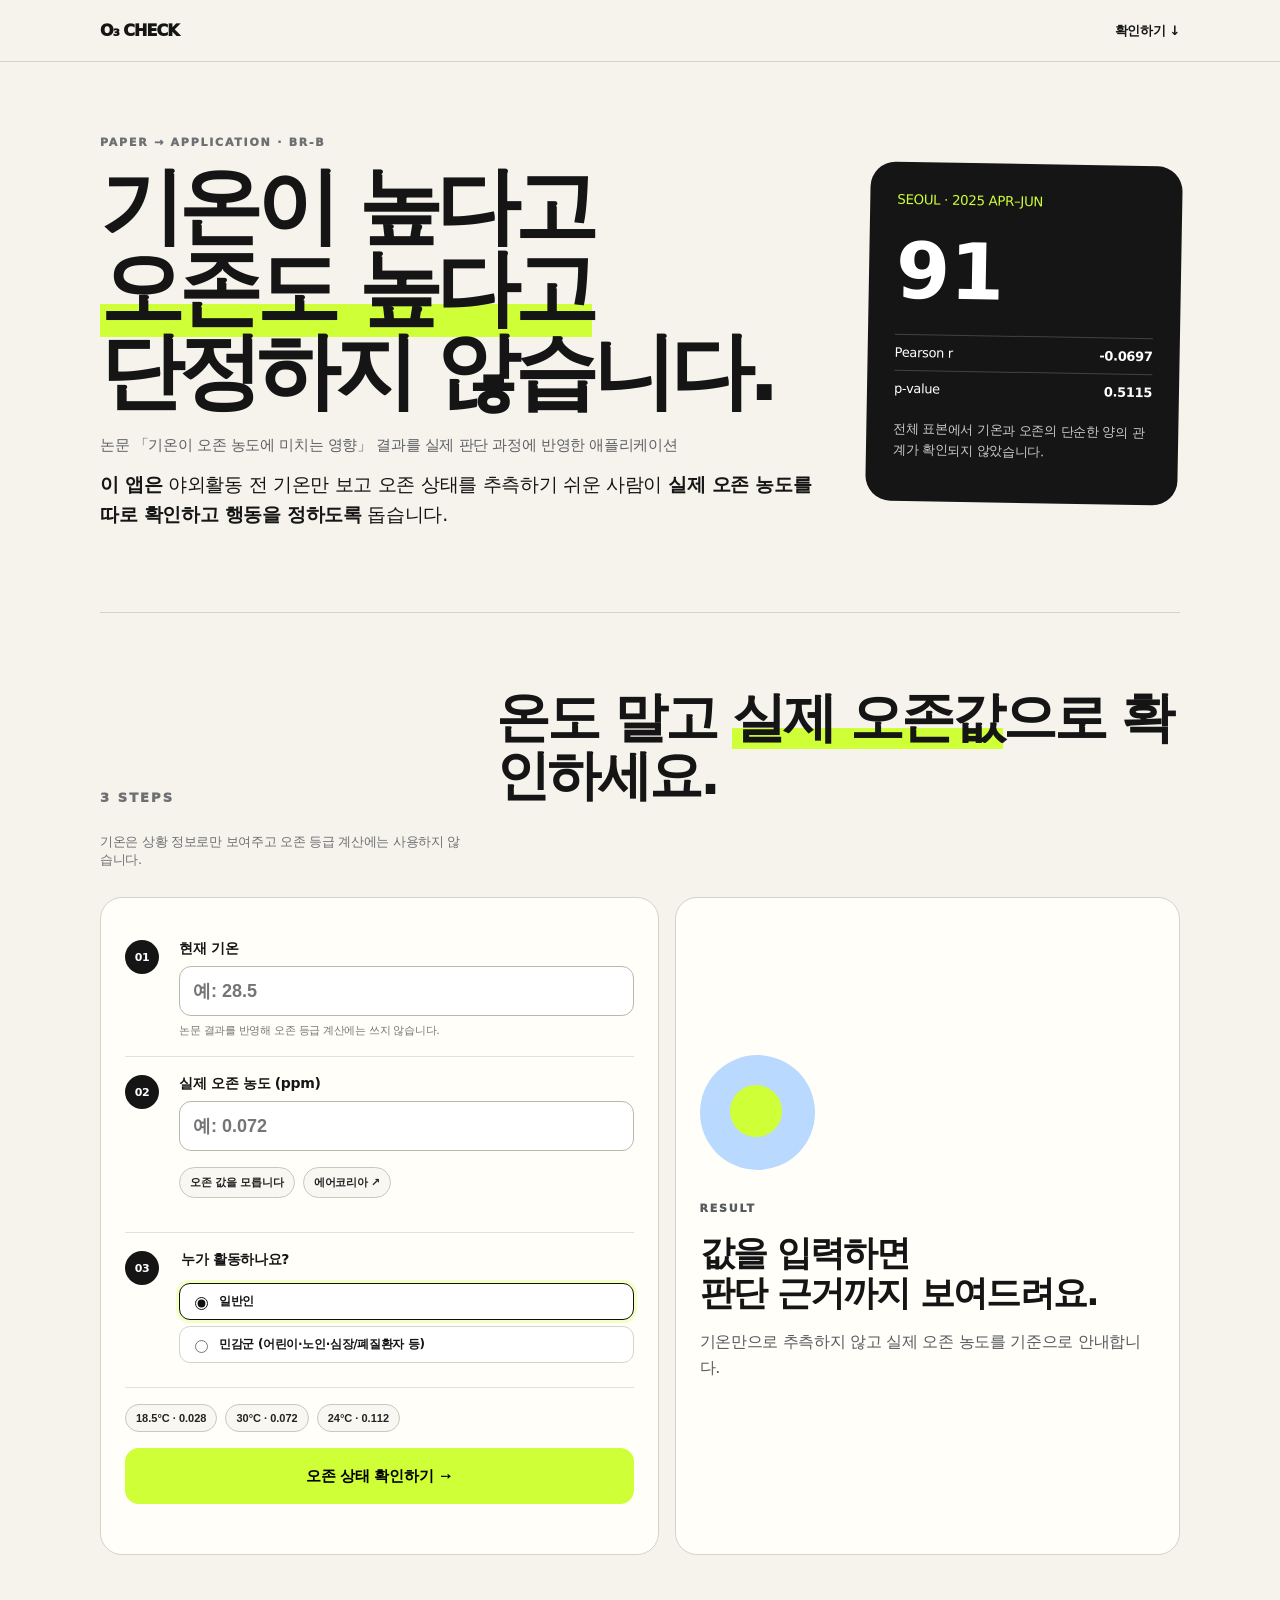
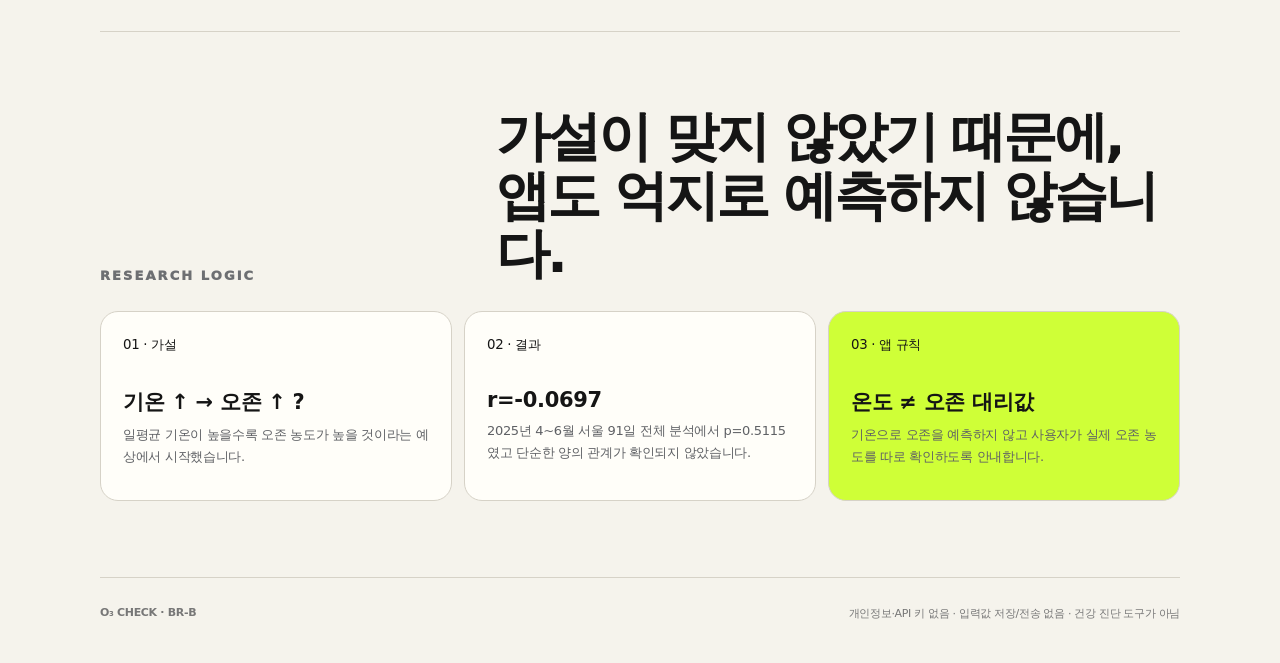
==== commit fb751bbd: "Restore O3 CHECK to original BR-B version" ====
--- a/ozone-check/index.html
+++ b/ozone-check/index.html
@@ -1,43 +1 @@
-<!doctype html>
-<html lang="ko">
-<head>
-<meta charset="utf-8"><meta name="viewport" content="width=device-width,initial-scale=1">
-<meta name="description" content="기온만으로 오존을 추측하지 않도록 돕는 논문 기반 앱 O3 CHECK">
-<title>O₃ CHECK · 오존's meal</title>
-<style>
-:root{--ink:#151515;--paper:#f3f0e8;--card:#fffdf8;--line:#171717;--acid:#cfff37;--blue:#2d82ff;--yellow:#ffd85e;--pink:#ff9cbc}*{box-sizing:border-box}html{scroll-behavior:smooth}body{margin:0;background:var(--paper);color:var(--ink);font-family:Pretendard,"Apple SD Gothic Neo","Noto Sans KR",system-ui,sans-serif;letter-spacing:-.025em}.wrap{width:min(1120px,calc(100% - 30px));margin:auto}.top{height:64px;display:flex;align-items:center;justify-content:space-between;border-bottom:2px solid #111;position:sticky;top:0;background:#f3f0e8ee;backdrop-filter:blur(12px);z-index:30;padding:0 max(15px,calc((100vw - 1120px)/2))}.brand{font-size:22px;font-weight:1000;letter-spacing:-.06em}.top a{color:#111;text-decoration:none;font-weight:950;font-size:13px;border:2px solid #111;border-radius:999px;padding:9px 14px;background:#fff;box-shadow:3px 3px 0 #111}.hero{display:grid;grid-template-columns:1.35fr .65fr;gap:28px;align-items:center;padding:68px 0 58px}.kicker{font-size:11px;font-weight:950;letter-spacing:.13em;color:#666;margin:0 0 12px}.hero h1{font-size:clamp(47px,6.8vw,80px);line-height:1.01;letter-spacing:-.075em;margin:0}.hl{background:linear-gradient(transparent 64%,var(--yellow) 64%)}.hero p{font-size:16px;line-height:1.7;max-width:720px}.bubble{display:inline-block;margin-top:12px;background:#fff;border:2px solid #111;border-radius:18px;padding:10px 14px;font-weight:950;transform:rotate(-1.5deg);box-shadow:4px 4px 0 #111}.research{background:#111;color:#fff;border-radius:26px;padding:25px;transform:rotate(1.5deg);box-shadow:8px 8px 0 #a9d3ff}.research small{color:var(--acid);font-weight:900}.research strong{display:block;font-size:72px;line-height:1;margin:18px 0}.metric{display:flex;justify-content:space-between;padding:10px 0;border-top:1px solid #444;font-size:13px}.research p{font-size:12px;color:#ccc;margin-bottom:0}.section{border-top:2px solid #111;padding:62px 0}.section-head{display:flex;align-items:flex-end;justify-content:space-between;gap:22px;margin-bottom:22px}.section-head h2{font-size:clamp(31px,4vw,47px);line-height:1.05;margin:0;letter-spacing:-.055em}.section-head p{font-size:12px;color:#666;max-width:400px;margin:0}.grid{display:grid;grid-template-columns:1fr 1fr;gap:16px}.panel{background:var(--card);border:2px solid #111;border-radius:22px;padding:24px;box-shadow:6px 6px 0 #111}.step{display:grid;grid-template-columns:38px 1fr;gap:10px;padding:15px 0;border-bottom:1px dashed #aaa}.no{width:31px;height:31px;border-radius:50%;background:#111;color:#fff;display:grid;place-items:center;font-size:11px;font-weight:950}label,legend{display:block;font-size:14px;font-weight:950;margin-bottom:8px}input[type=number]{width:100%;height:48px;background:#fff;border:2px solid #111;border-radius:12px;padding:0 12px;font-size:18px;font-weight:900;outline:0}input[type=number]:focus{box-shadow:4px 4px 0 var(--acid)}.hint{font-size:11px;color:#777;margin:6px 0 0}.choices{border:0;padding:0;margin:0}.choice{display:flex;align-items:center;gap:8px;padding:8px 10px;border:2px solid #111;border-radius:12px;margin:5px 0;background:#fff;font-size:12px;font-weight:850}.choice:has(input:checked){background:#efffc3;box-shadow:3px 3px 0 #111}.choice input{accent-color:#111}.row{display:flex;gap:7px;flex-wrap:wrap;margin:14px 0}.mini,.linkbtn{border:2px solid #111;background:#fff;border-radius:999px;padding:7px 10px;color:#111;text-decoration:none;font-size:11px;font-weight:900;cursor:pointer}.mini:hover,.linkbtn:hover{background:var(--yellow)}.submit{width:100%;height:58px;border:2px solid #111;border-radius:15px;background:var(--blue);color:#fff;font-size:15px;font-weight:1000;cursor:pointer;box-shadow:4px 4px 0 #111}.submit:active{transform:translate(2px,2px);box-shadow:2px 2px 0 #111}.err{min-height:18px;font-size:11px;font-weight:900;color:#b53c31}.result{min-height:565px;display:flex;align-items:center}.result h3{font-size:38px;line-height:1.08;margin:8px 0 12px;letter-spacing:-.055em}.result p{line-height:1.65;color:#555}.empty-emoji{font-size:74px}.badge{display:inline-flex;border:2px solid #111;border-radius:999px;padding:7px 12px;font-size:13px;font-weight:1000;box-shadow:3px 3px 0 #111}.logic{margin-top:17px;padding:13px;border:2px dashed #111;border-radius:14px;background:#f8f5eb;font-size:12px}.logic b{display:block;margin-bottom:3px}.temp{font-size:12px;color:#777;border-top:1px dashed #aaa;margin-top:15px;padding-top:14px}.replay{margin-top:15px;border:2px solid #111;border-radius:999px;background:#fff;padding:8px 11px;font-weight:900;font-size:11px;cursor:pointer}.cards{display:grid;grid-template-columns:repeat(3,1fr);gap:12px}.cards article{background:#fff;border:2px solid #111;border-radius:18px;padding:20px;box-shadow:4px 4px 0 #111;min-height:180px}.cards article:nth-child(1){background:#fff2b5}.cards article:nth-child(2){background:#dceeff}.cards article:nth-child(3){background:#e8ffc1}.cards b{display:block;font-size:21px;margin:28px 0 7px}.cards p{font-size:12px;line-height:1.6;margin:0;color:#505050}.foot{border-top:2px solid #111;padding:25px 0 36px;display:flex;justify-content:space-between;gap:15px;font-size:11px;color:#666}
-/* 실사 결과 오픈 쇼 */
-.reveal[hidden]{display:none!important}.reveal{position:fixed;inset:0;z-index:999;background:#fff;overflow:hidden;display:grid;place-items:center}.reveal::before{content:"";position:absolute;inset:-35%;background:repeating-conic-gradient(from 0deg,#fff 0 6deg,#ffe86b 6deg 9deg,#fff 9deg 18deg);opacity:0}.reveal.play::before{animation:rays 1.5s .55s ease-out forwards}.close-reveal{position:absolute;right:22px;top:20px;z-index:50;width:45px;height:45px;border:2px solid #111;background:#fff;border-radius:50%;font-size:20px;font-weight:900;cursor:pointer;box-shadow:3px 3px 0 #111}.open-stage{position:absolute;inset:0;display:grid;place-items:center;z-index:8;pointer-events:none}.cloche-photo{width:min(52vw,420px);max-height:88vh;object-fit:contain;opacity:0;transform:scale(.42);filter:drop-shadow(0 22px 24px #0003)}.reveal.play .cloche-photo{animation:clocheZoom 1.25s cubic-bezier(.18,.86,.23,1.08) forwards}.white-flash{position:absolute;width:30px;height:30px;border-radius:50%;background:#fff;opacity:0;z-index:15;box-shadow:0 0 0 0 #fff}.reveal.play .white-flash{animation:flash 1s .78s ease-out forwards}.final-stage{position:absolute;inset:0;z-index:20;opacity:0;display:grid;place-items:center;pointer-events:none}.reveal.final .final-stage{animation:finalIn .45s ease-out forwards}.presenter{position:absolute;width:min(34vw,410px);height:auto;object-fit:contain;mix-blend-mode:multiply;filter:drop-shadow(0 18px 16px #0002);opacity:0}.presenter.left{left:-3vw;bottom:-4vh;transform:translateX(-120px) rotate(-4deg)}.presenter.right{right:-3vw;bottom:-4vh;transform:translateX(120px) scaleX(-1) rotate(-4deg)}.reveal.final .presenter.left{animation:leftGuy .72s .08s cubic-bezier(.17,.88,.25,1.15) forwards}.reveal.final .presenter.right{animation:rightGuy .72s .14s cubic-bezier(.17,.88,.25,1.15) forwards}.result-card{position:relative;z-index:30;width:min(540px,72vw);text-align:center;background:#fff;border:3px solid #111;border-radius:28px;padding:30px 28px 26px;box-shadow:12px 12px 0 #111;opacity:0;transform:scale(.55) rotate(-2deg)}.reveal.final .result-card{animation:cardPop .7s .2s cubic-bezier(.18,.9,.24,1.2) forwards}.result-card .tiny{font-size:11px;font-weight:950;letter-spacing:.14em}.result-card h2{font-size:clamp(32px,5vw,58px);margin:8px 0 9px;letter-spacing:-.06em}.big-grade{display:inline-block;font-size:clamp(54px,9vw,104px);font-weight:1000;line-height:.95;padding:.12em .34em;border:3px solid #111;border-radius:999px;box-shadow:7px 7px 0 #111}.ppm{font-size:clamp(28px,4vw,48px);font-weight:1000;margin-top:16px}.result-card p{font-size:13px;line-height:1.6;margin:12px auto 0;max-width:400px;color:#555}.meme-line{position:absolute;z-index:35;font-weight:1000;border:2px solid #111;border-radius:999px;padding:9px 13px;background:var(--yellow);box-shadow:3px 3px 0 #111;opacity:0}.meme-line.a{left:10%;top:17%;transform:rotate(-8deg)}.meme-line.b{right:8%;top:21%;transform:rotate(7deg);background:var(--acid)}.reveal.final .meme-line{animation:bubblePop .42s .62s cubic-bezier(.2,.9,.25,1.2) forwards}.reveal.final .meme-line.b{animation-delay:.72s}.spark{position:absolute;font-size:38px;z-index:40;opacity:0}.sp1{left:26%;top:27%}.sp2{right:25%;top:31%}.sp3{left:32%;bottom:20%}.reveal.final .spark{animation:spark .8s .3s ease-out forwards}.reveal.final .sp2{animation-delay:.42s}.reveal.final .sp3{animation-delay:.52s}.again{pointer-events:auto;margin-top:17px;border:2px solid #111;background:#fff;border-radius:999px;padding:9px 13px;font-weight:950;cursor:pointer}.again:hover{background:var(--pink)}
-@keyframes clocheZoom{0%{opacity:0;transform:scale(.42)}22%{opacity:1}72%{opacity:1;transform:scale(.92)}100%{opacity:0;transform:scale(2.1) translateY(-3vh);filter:blur(2px) drop-shadow(0 22px 24px #0003)}}@keyframes flash{0%{opacity:0;transform:scale(.1)}25%{opacity:1}100%{opacity:0;transform:scale(48);box-shadow:0 0 130px 85px #fff}}@keyframes rays{0%{opacity:0;transform:scale(.3)}45%{opacity:.55}100%{opacity:.14;transform:scale(1.22) rotate(18deg)}}@keyframes finalIn{from{opacity:0}to{opacity:1}}@keyframes leftGuy{to{opacity:1;transform:translateX(0) rotate(-4deg)}}@keyframes rightGuy{to{opacity:1;transform:translateX(0) scaleX(-1) rotate(-4deg)}}@keyframes cardPop{55%{opacity:1;transform:scale(1.08) rotate(1deg)}100%{opacity:1;transform:scale(1) rotate(0)}}@keyframes bubblePop{0%{opacity:0;transform:scale(.4) rotate(-8deg)}100%{opacity:1;transform:scale(1) rotate(-8deg)}}@keyframes spark{0%{opacity:0;transform:scale(.2) rotate(0)}45%{opacity:1;transform:scale(1.5) rotate(30deg)}100%{opacity:0;transform:scale(.7) rotate(70deg)}}
-@media(max-width:800px){.hero,.grid{grid-template-columns:1fr}.research{transform:none;max-width:520px}.section-head{align-items:flex-start;flex-direction:column}.cards{grid-template-columns:1fr}.result{min-height:460px}.presenter{width:42vw}.result-card{width:min(520px,82vw);padding:24px 18px}.meme-line{display:none}.foot{flex-direction:column}}@media(max-width:520px){.hero h1{font-size:46px}.panel{padding:17px}.presenter{width:48vw;bottom:-2vh}.presenter.left{left:-13vw}.presenter.right{right:-13vw}.result-card{width:72vw;padding:20px 12px}.result-card p{font-size:11px}.cloche-photo{width:68vw}}@media(prefers-reduced-motion:reduce){.reveal *,.reveal::before{animation-duration:.001ms!important;animation-delay:0ms!important}}
-</style>
-</head>
-<body>
-<header class="top"><b class="brand">O₃ CHECK</b><a href="#check">오존 뚜껑 열러가기</a></header>
-<main>
-<section class="hero wrap"><div><p class="kicker">PAPER → APPLICATION · BR-B</p><h1>기온이 높다고<br><span class="hl">오존도 높다고</span><br>단정하지 않아요.</h1><p>논문 「기온이 오존 농도에 미치는 영향」 결과를 실제 판단 과정에 반영한 앱입니다. 기온은 참고만 하고, <b>판단은 실제 오존 농도</b>로 합니다.</p><span class="bubble">덥다고 다 오존 테러는 아님 ☀️ “나 억울해”</span></div><aside class="research"><small>연구 한눈에 보기</small><strong>91</strong><div class="metric"><span>Pearson r</span><b>-0.0697</b></div><div class="metric"><span>p-value</span><b>0.5115</b></div><p>서울 2025년 4~6월 91일 자료에서 단순한 양의 관계가 확인되지 않았습니다.</p></aside></section>
-<section id="check" class="section wrap"><div class="section-head"><h2>값 넣고<br><span class="hl">뚜껑을 까보자</span></h2><p>결과 버튼을 누르면 네가 보낸 실사 밈 사진처럼 뚜껑이 확대되며 사라지고, 소개하는 사람들과 결과가 갑자기 튀어나옵니다.</p></div><div class="grid">
-<form id="form" class="panel" novalidate><div class="step"><span class="no">01</span><div><label for="t">현재 기온</label><input id="t" type="number" step="0.1" min="-40" max="60" placeholder="예: 28.5"><p class="hint">참고 정보. 오존 등급 계산에서는 제외됩니다.</p></div></div><div class="step"><span class="no">02</span><div><label for="o">실제 오존 농도 (ppm)</label><input id="o" type="number" step="0.0001" min="0" max="1" placeholder="예: 0.072"><div class="row"><button class="mini" id="unknown" type="button">오존 값 모름 ㅠㅠ</button><a class="linkbtn" href="https://www.airkorea.or.kr/web/" target="_blank" rel="noopener">에어코리아 ↗</a></div></div></div><div class="step"><span class="no">03</span><fieldset class="choices"><legend>누가 활동하나요?</legend><label class="choice"><input type="radio" name="g" value="general" checked>일반인</label><label class="choice"><input type="radio" name="g" value="sensitive">민감군 (어린이·노인·심장/폐질환자 등)</label></fieldset></div><div class="row"><button class="mini sample" type="button" data-t="18.5" data-o="0.028">18.5°C · 0.028</button><button class="mini sample" type="button" data-t="30" data-o="0.072">30°C · 0.072</button><button class="mini sample" type="button" data-t="24" data-o="0.112">24°C · 0.112</button></div><button class="submit" type="submit">🍽️ 결과 뚜껑 오픈하기 →</button><p id="err" class="err" role="alert"></p></form>
-<section class="panel result" aria-live="polite"><div id="empty"><div class="empty-emoji">🍽️</div><p class="kicker">WAITING FOR MEAL</p><h3>오존 값을 넣으면<br>쓸데없이 거창하게 열어드립니다.</h3><p>계산은 정상적으로 하고, 결과 공개만 과하게 합니다.</p></div><div id="out" hidden><span id="badge" class="badge"></span><h3 id="headline"></h3><p id="advice"></p><div class="logic"><b>논문 결과가 적용된 부분</b><span id="logic"></span></div><div class="temp">입력 기온 <b id="techo"></b> · 오존 등급 계산에서 제외</div><button id="replay" class="replay" type="button">✨ 뚜껑 다시 열기</button></div><div id="noOzone" hidden><div class="empty-emoji">🤷</div><p class="kicker">판단 보류</p><h3>기온만 들고 오시면<br>결과를 서빙할 수 없습니다.</h3><p>r=-0.0697, p=0.5115 결과를 반영해 실제 오존 농도를 확인한 뒤 판단합니다.</p><a class="linkbtn" href="https://www.airkorea.or.kr/web/" target="_blank" rel="noopener">실제 오존값 확인 ↗</a></div></section>
-</div></section>
-<section class="section wrap"><div class="section-head"><h2>논문은 진지하고<br>공개 방식만 <span class="hl">이상합니다.</span></h2></div><div class="cards"><article><small>01 · 가설</small><b>기온 ↑ → 오존 ↑ ?</b><p>일평균 기온이 높을수록 오존 농도가 높을 것이라고 예상했습니다.</p></article><article><small>02 · 결과</small><b>r=-0.0697</b><p>서울 91일 분석에서 p=0.5115였고 단순한 양의 관계가 확인되지 않았습니다.</p></article><article><small>03 · 앱 규칙</small><b>온도 ≠ 오존 대리값</b><p>기온으로 오존을 추측하지 않고 실제 오존값으로 등급을 판단합니다.</p></article></div></section>
-</main><footer class="foot wrap"><b>O₃ CHECK · BR-B</b><span>개인정보·API 키 없음 · 입력값 저장/전송 없음 · 결과 오픈만 유난스러움</span></footer>
-<div id="reveal" class="reveal" hidden aria-hidden="true"><button id="closeReveal" class="close-reveal" type="button" aria-label="결과 닫기">×</button><div class="open-stage"><img class="cloche-photo" alt="은색 서빙 뚜껑이 열리는 실사 이미지" src="[data-uri]"><span class="white-flash"></span></div><div class="final-stage"><img class="presenter left" alt="결과를 소개하는 사람 사진" src="[data-uri]"><img class="presenter right" alt="결과를 소개하는 사람 사진" src="[data-uri]"><div class="result-card"><div class="tiny">✨ 오늘의 오존 결과 ✨</div><h2>짜잔. 오늘의 접시는</h2><div id="revealGrade" class="big-grade">보통</div><div id="revealPpm" class="ppm">0.072 ppm</div><p id="revealText">기온은 참고만 하고, 판단은 실제 오존 농도로 합니다.</p><button id="again" class="again" type="button">한 번 더 열기 ㅋㅋ</button></div><span class="meme-line a">여기 보세요 여러분</span><span class="meme-line b">결과 나왔습니다 📣</span><span class="spark sp1">✨</span><span class="spark sp2">✨</span><span class="spark sp3">💥</span></div></div>
-<script>
-const R={r:-0.0697,p:0.5115};
-const G=[['좋음',.03,'#cfff37'],['보통',.09,'#b9d9ff'],['나쁨',.15,'#ffd65b'],['매우나쁨',Infinity,'#ff8c78']];
-const A={general:['특별한 제한 없이 활동할 수 있습니다. 공식 경보와 몸 상태도 함께 확인하세요.','일반적인 실외활동에 특별한 제한은 없습니다.','장시간 또는 무리한 실외활동은 줄이고, 눈이 불편하면 실외활동을 피하세요.','실외활동을 제한하고 가능한 한 실내에서 머무르세요.'],sensitive:['특별한 제한 없이 활동할 수 있습니다. 몸 상태에 따라 강도를 조절하세요.','몸 상태에 따라 활동 강도를 조절하고 불편하면 쉬세요.','장시간 또는 무리한 실외활동을 제한하세요.','가급적 실내에서 활동하고 실외활동은 최소화하세요.']};
-const $=id=>document.getElementById(id),form=$('form'),t=$('t'),o=$('o'),err=$('err'),empty=$('empty'),out=$('out'),noOzone=$('noOzone'),reveal=$('reveal');let last=null;
-function show(el){[empty,out,noOzone].forEach(x=>x.hidden=x!==el)}
-function tv(){const n=Number(t.value);return t.value!==''&&Number.isFinite(n)&&n>=-40&&n<=60?n:null}
-function ov(){const n=Number(o.value);return o.value!==''&&Number.isFinite(n)&&n>=0&&n<=1?n:null}
-function gradeFor(v){return G.findIndex(x=>v<=x[1])}
-function fillResult(T,O,g){const item=G[g],who=document.querySelector('input[name=g]:checked').value;badge.textContent=item[0];badge.style.background=item[2];headline.textContent='오늘의 오존은 '+item[0]+' 단계예요.';advice.textContent=A[who][g];logic.textContent=`연구 결과 r=${R.r}, p=${R.p}를 반영해 기온으로 오존을 예측하지 않고 입력된 실제 오존값 ${O.toFixed(4)} ppm으로 등급을 계산했습니다.`;techo.textContent=T+'°C';$('revealGrade').textContent=item[0];$('revealGrade').style.background=item[2];$('revealPpm').textContent=O.toFixed(3)+' ppm';$('revealText').textContent='기온 '+T+'°C는 참고만 하고, 판단은 실제 오존 농도로 합니다.';last={T,O,g};show(out)}
-function playReveal(){if(!last)return;reveal.hidden=false;reveal.setAttribute('aria-hidden','false');reveal.classList.remove('play','final');void reveal.offsetWidth;reveal.classList.add('play');document.body.style.overflow='hidden';setTimeout(()=>reveal.classList.add('final'),900)}
-function closeReveal(){reveal.hidden=true;reveal.classList.remove('play','final');reveal.setAttribute('aria-hidden','true');document.body.style.overflow=''}
-form.addEventListener('submit',e=>{e.preventDefault();err.textContent='';const T=tv(),O=ov();if(T===null){err.textContent='기온은 -40~60°C 사이 숫자로 입력해 주세요.';return}if(O===null){err.textContent='오존 농도는 0~1 ppm 사이 숫자로 입력해 주세요.';return}fillResult(T,O,gradeFor(O));playReveal()});
-$('unknown').onclick=()=>{err.textContent='';const T=tv();if(T===null){err.textContent='기온부터 -40~60°C 사이로 입력해 주세요.';return}show(noOzone)};
-document.querySelectorAll('.sample').forEach(b=>b.onclick=()=>{t.value=b.dataset.t;o.value=b.dataset.o;err.textContent=''})
-$('closeReveal').onclick=closeReveal;$('again').onclick=playReveal;$('replay').onclick=playReveal;document.addEventListener('keydown',e=>{if(e.key==='Escape'&&!reveal.hidden)closeReveal()});
-</script>
-</body></html>+<!doctype html><html lang="ko"><head><meta charset="utf-8"><meta name="viewport" content="width=device-width,initial-scale=1"><meta name="description" content="기온만으로 오존을 추측하지 않도록 돕는 논문 기반 앱"><title>O3 CHECK | BR-B</title><style>:root{--ink:#151515;--paper:#f5f3ec;--card:#fffef9;--line:#d6d2c7;--acid:#cfff37;--sky:#b9d9ff;--warn:#ffcb61;--bad:#ff907d}*{box-sizing:border-box}html{scroll-behavior:smooth}body{margin:0;background:var(--paper);color:var(--ink);font-family:Pretendard,"Apple SD Gothic Neo","Noto Sans KR",system-ui,sans-serif;letter-spacing:-.02em}.wrap{width:min(1080px,calc(100% - 32px));margin:auto}.top{height:62px;border-bottom:1px solid var(--line);display:flex;align-items:center;justify-content:space-between;position:sticky;top:0;background:#f5f3ecee;backdrop-filter:blur(14px);z-index:9;padding:0 max(16px,calc((100vw - 1080px)/2))}.brand{font-weight:950;letter-spacing:-.06em}.top a{color:#151515;text-decoration:none;font-size:13px;font-weight:850}.hero{padding:74px 0 82px;display:grid;grid-template-columns:1.5fr .65fr;gap:48px;align-items:center}.eyebrow{font-size:11px;font-weight:950;letter-spacing:.16em;color:#6d6f72;margin:0 0 16px}.hero h1{font-size:clamp(48px,7vw,84px);line-height:.98;letter-spacing:-.07em;margin:0}.mark{background:linear-gradient(transparent 66%,var(--acid) 66%)}.sub{font-size:15px;color:#5f6165;margin:24px 0 0}.purpose{font-size:19px;line-height:1.6;margin:14px 0 0;max-width:720px}.ticket{background:#151515;color:#fff;border-radius:25px;padding:27px;transform:rotate(1deg)}.ticket strong{display:block;font-size:78px;line-height:1;margin:24px 0}.ticket small{color:var(--acid)}.metric{display:flex;justify-content:space-between;border-top:1px solid #424246;padding:10px 0;font-size:13px}.ticket p{font-size:13px;color:#ccc;line-height:1.6}.section{padding:76px 0;border-top:1px solid var(--line)}.head{display:grid;grid-template-columns:.7fr 1.3fr;gap:28px;align-items:end;margin-bottom:28px}.head h2{font-size:clamp(32px,4.6vw,54px);line-height:1.08;letter-spacing:-.055em;margin:0}.head p{margin:0;color:#6d6f72;font-size:13px}.grid{display:grid;grid-template-columns:1.05fr .95fr;gap:16px}.panel{background:var(--card);border:1px solid var(--line);border-radius:22px;padding:24px}.step{display:grid;grid-template-columns:42px 1fr;gap:12px;padding:18px 0;border-bottom:1px solid #e5e1d8}.num{width:34px;height:34px;border-radius:50%;display:grid;place-items:center;background:#151515;color:#fff;font-size:11px;font-weight:900}label,legend{display:block;font-weight:900;font-size:14px;margin-bottom:8px}input[type=number]{width:100%;height:50px;border:1px solid #bbb7ad;border-radius:12px;padding:0 13px;font-size:18px;font-weight:800;background:#fff;outline:0}input[type=number]:focus{border-color:#111;box-shadow:0 0 0 4px #cfff3755}.hint{font-size:11px;color:#777;margin:7px 0 0}.choices{border:0;padding:0;margin:0}.choice{display:flex;gap:8px;align-items:center;padding:9px 10px;border:1px solid #d8d4ca;border-radius:11px;margin:6px 0;background:#fff;font-size:12px;font-weight:800}.choice:has(input:checked){border-color:#111;box-shadow:0 0 0 3px #cfff3744}.choice input{accent-color:#111}.row{display:flex;gap:8px;flex-wrap:wrap;margin:16px 0}.mini,.linkbtn{border:1px solid #cbc7bc;border-radius:999px;background:#f8f7f1;padding:7px 10px;font-size:11px;font-weight:850;cursor:pointer;color:#222;text-decoration:none}.mini:hover{background:var(--acid)}.submit{width:100%;height:56px;border:0;border-radius:14px;background:var(--acid);font-size:15px;font-weight:950;cursor:pointer}.err{min-height:18px;font-size:11px;color:#b43b2f;font-weight:850;margin:8px 0 0}.result{min-height:540px;display:flex;align-items:center}.result h3{font-size:35px;line-height:1.12;letter-spacing:-.05em;margin:10px 0}.result p{color:#575a5e;line-height:1.65}.orb{width:115px;height:115px;border-radius:50%;background:var(--sky);margin-bottom:30px;position:relative}.orb:before{content:"";position:absolute;width:52px;height:52px;background:var(--acid);border-radius:50%;left:30px;top:30px}.badge{display:inline-flex;padding:7px 12px;border-radius:999px;background:var(--acid);font-size:12px;font-weight:950}.logic{margin-top:18px;padding:14px;border:1px solid #ddd9cf;border-radius:14px;background:#f6f5ef;font-size:12px;line-height:1.55}.logic b{display:block;margin-bottom:3px}.temp{margin-top:16px;padding-top:14px;border-top:1px solid #ddd9cf;font-size:12px;color:#777}.unknown{font-size:64px;font-weight:950;color:#111;background:var(--warn);width:82px;height:82px;border-radius:50%;display:grid;place-items:center}.cards{display:grid;grid-template-columns:repeat(3,1fr);gap:12px}.cards article{background:var(--card);border:1px solid var(--line);border-radius:18px;padding:22px;min-height:190px}.cards article:last-child{background:var(--acid)}.cards b{display:block;font-size:21px;margin:34px 0 8px}.cards p{margin:0;color:#5f6165;font-size:13px;line-height:1.65}.foot{padding:28px 0 42px;border-top:1px solid var(--line);font-size:11px;color:#777;display:flex;justify-content:space-between;gap:20px}@media(max-width:800px){.hero,.grid,.head{grid-template-columns:1fr}.ticket{transform:none;max-width:520px}.cards{grid-template-columns:1fr}.result{min-height:430px}.hero{padding-top:52px}.head p{grid-row:3}.foot{flex-direction:column}}@media(max-width:520px){.hero h1{font-size:48px}.panel{padding:18px}.step{grid-template-columns:36px 1fr}.purpose{font-size:16px}}</style></head><body><header class="top"><b class="brand">O₃ CHECK</b><a href="#check">확인하기 ↓</a></header><main><section class="hero wrap"><div><p class="eyebrow">PAPER → APPLICATION · BR-B</p><h1>기온이 높다고<br><span class="mark">오존도 높다고</span><br>단정하지 않습니다.</h1><p class="sub">논문 「기온이 오존 농도에 미치는 영향」 결과를 실제 판단 과정에 반영한 애플리케이션</p><p class="purpose"><b>이 앱은</b> 야외활동 전 기온만 보고 오존 상태를 추측하기 쉬운 사람이 <b>실제 오존 농도를 따로 확인하고 행동을 정하도록</b> 돕습니다.</p></div><aside class="ticket"><small>SEOUL · 2025 APR–JUN</small><strong>91</strong><div class="metric"><span>Pearson r</span><b>-0.0697</b></div><div class="metric"><span>p-value</span><b>0.5115</b></div><p>전체 표본에서 기온과 오존의 단순한 양의 관계가 확인되지 않았습니다.</p></aside></section><section id="check" class="section wrap"><div class="head"><p class="eyebrow">3 STEPS</p><h2>온도 말고 <span class="mark">실제 오존값</span>으로 확인하세요.</h2><p>기온은 상황 정보로만 보여주고 오존 등급 계산에는 사용하지 않습니다.</p></div><div class="grid"><form id="form" class="panel" novalidate><div class="step"><span class="num">01</span><div><label for="t">현재 기온</label><input id="t" type="number" step="0.1" min="-40" max="60" placeholder="예: 28.5"><p class="hint">논문 결과를 반영해 오존 등급 계산에는 쓰지 않습니다.</p></div></div><div class="step"><span class="num">02</span><div><label for="o">실제 오존 농도 (ppm)</label><input id="o" type="number" step="0.0001" min="0" max="1" placeholder="예: 0.072"><div class="row"><button class="mini" id="unknown" type="button">오존 값을 모릅니다</button><a class="linkbtn" href="https://www.airkorea.or.kr/web/" target="_blank" rel="noopener">에어코리아 ↗</a></div></div></div><div class="step"><span class="num">03</span><fieldset class="choices"><legend>누가 활동하나요?</legend><label class="choice"><input type="radio" name="g" value="general" checked>일반인</label><label class="choice"><input type="radio" name="g" value="sensitive">민감군 (어린이·노인·심장/폐질환자 등)</label></fieldset></div><div class="row"><button class="mini sample" type="button" data-t="18.5" data-o="0.028">18.5°C · 0.028</button><button class="mini sample" type="button" data-t="30" data-o="0.072">30°C · 0.072</button><button class="mini sample" type="button" data-t="24" data-o="0.112">24°C · 0.112</button></div><button class="submit" type="submit">오존 상태 확인하기 →</button><p id="err" class="err" role="alert"></p></form><section class="panel result" aria-live="polite"><div id="empty"><div class="orb"></div><p class="eyebrow">RESULT</p><h3>값을 입력하면<br>판단 근거까지 보여드려요.</h3><p>기온만으로 추측하지 않고 실제 오존 농도를 기준으로 안내합니다.</p></div><div id="out" hidden><span id="badge" class="badge"></span><h3 id="headline"></h3><p id="advice"></p><div class="logic"><b>논문 결과가 적용된 부분</b><span id="logic"></span></div><div class="temp">입력 기온 <b id="techo"></b> · 오존 등급 계산에서 제외</div></div><div id="noOzone" hidden><div class="unknown">?</div><p class="eyebrow">판단 보류</p><h3>기온만으로는<br>오존 상태를 정하지 않습니다.</h3><p>연구 전체 결과 r=-0.0697, p=0.5115를 반영해 실제 오존 농도를 확인한 뒤 판단합니다.</p><a class="linkbtn" href="https://www.airkorea.or.kr/web/" target="_blank" rel="noopener">실제 오존값 확인 ↗</a></div></section></div></section><section class="section wrap"><div class="head"><p class="eyebrow">RESEARCH LOGIC</p><h2>가설이 맞지 않았기 때문에,<br>앱도 억지로 예측하지 않습니다.</h2></div><div class="cards"><article><small>01 · 가설</small><b>기온 ↑ → 오존 ↑ ?</b><p>일평균 기온이 높을수록 오존 농도가 높을 것이라는 예상에서 시작했습니다.</p></article><article><small>02 · 결과</small><b>r=-0.0697</b><p>2025년 4~6월 서울 91일 전체 분석에서 p=0.5115였고 단순한 양의 관계가 확인되지 않았습니다.</p></article><article><small>03 · 앱 규칙</small><b>온도 ≠ 오존 대리값</b><p>기온으로 오존을 예측하지 않고 사용자가 실제 오존 농도를 따로 확인하도록 안내합니다.</p></article></div></section></main><footer class="foot wrap"><b>O₃ CHECK · BR-B</b><span>개인정보·API 키 없음 · 입력값 저장/전송 없음 · 건강 진단 도구가 아님</span></footer><script>const R={r:-0.0697,p:0.5115};const G=[['좋음',.03,'#cfff37'],['보통',.09,'#b9d9ff'],['나쁨',.15,'#ffcb61'],['매우나쁨',Infinity,'#ff907d']];const A={general:['특별한 제한 없이 활동할 수 있습니다. 공식 경보와 몸 상태도 함께 확인하세요.','일반적인 실외활동에 특별한 제한은 없습니다.','장시간 또는 무리한 실외활동은 줄이고, 눈이 불편하면 실외활동을 피하세요.','실외활동을 제한하고 가능한 한 실내에서 머무르세요.'],sensitive:['특별한 제한 없이 활동할 수 있습니다. 몸 상태에 따라 강도를 조절하세요.','몸 상태에 따라 활동 강도를 조절하고 불편하면 쉬세요.','장시간 또는 무리한 실외활동을 제한하세요.','가급적 실내에서 활동하고 실외활동은 최소화하세요.']};const $=id=>document.getElementById(id),form=$('form'),t=$('t'),o=$('o'),err=$('err'),empty=$('empty'),out=$('out'),no=$('noOzone');function show(x){[empty,out,no].forEach(e=>e.hidden=e!==x)}function tv(){const n=Number(t.value);if(t.value===''||!Number.isFinite(n)||n< -40||n>60)return null;return n}function ov(){const n=Number(o.value);if(o.value===''||!Number.isFinite(n)||n<0||n>1)return null;return n}form.onsubmit=e=>{e.preventDefault();err.textContent='';const T=tv(),O=ov();if(T===null){err.textContent='기온은 -40~60°C 범위의 숫자로 입력해 주세요.';return}if(O===null){err.textContent='오존 농도는 0~1 ppm 범위로 입력하거나 “오존 값을 모릅니다”를 선택해 주세요.';return}let i=G.findIndex(x=>O<=x[1]),g=G[i],type=form.querySelector('input[name=g]:checked').value;$('badge').textContent=`오존 ${g[0]} · ${O.toFixed(4)} ppm`;$('badge').style.background=g[2];$('headline').textContent=`${type==='sensitive'?'민감군':'일반인'} 행동 안내`;$('advice').textContent=A[type][i];$('logic').textContent=`기온 ${T.toFixed(1)}°C는 등급 계산에 사용하지 않았습니다. 논문 전체 결과 r=${R.r}, p=${R.p}를 반영해 실제 오존값만으로 등급을 정했습니다.`;$('techo').textContent=`${T.toFixed(1)}°C`;show(out)};$('unknown').onclick=()=>{err.textContent='';if(tv()===null){err.textContent='먼저 기온을 -40~60°C 범위의 숫자로 입력해 주세요.';return}o.value='';show(no)};document.querySelectorAll('.sample').forEach(b=>b.onclick=()=>{t.value=b.dataset.t;o.value=b.dataset.o;err.textContent=''});</script></body></html>
